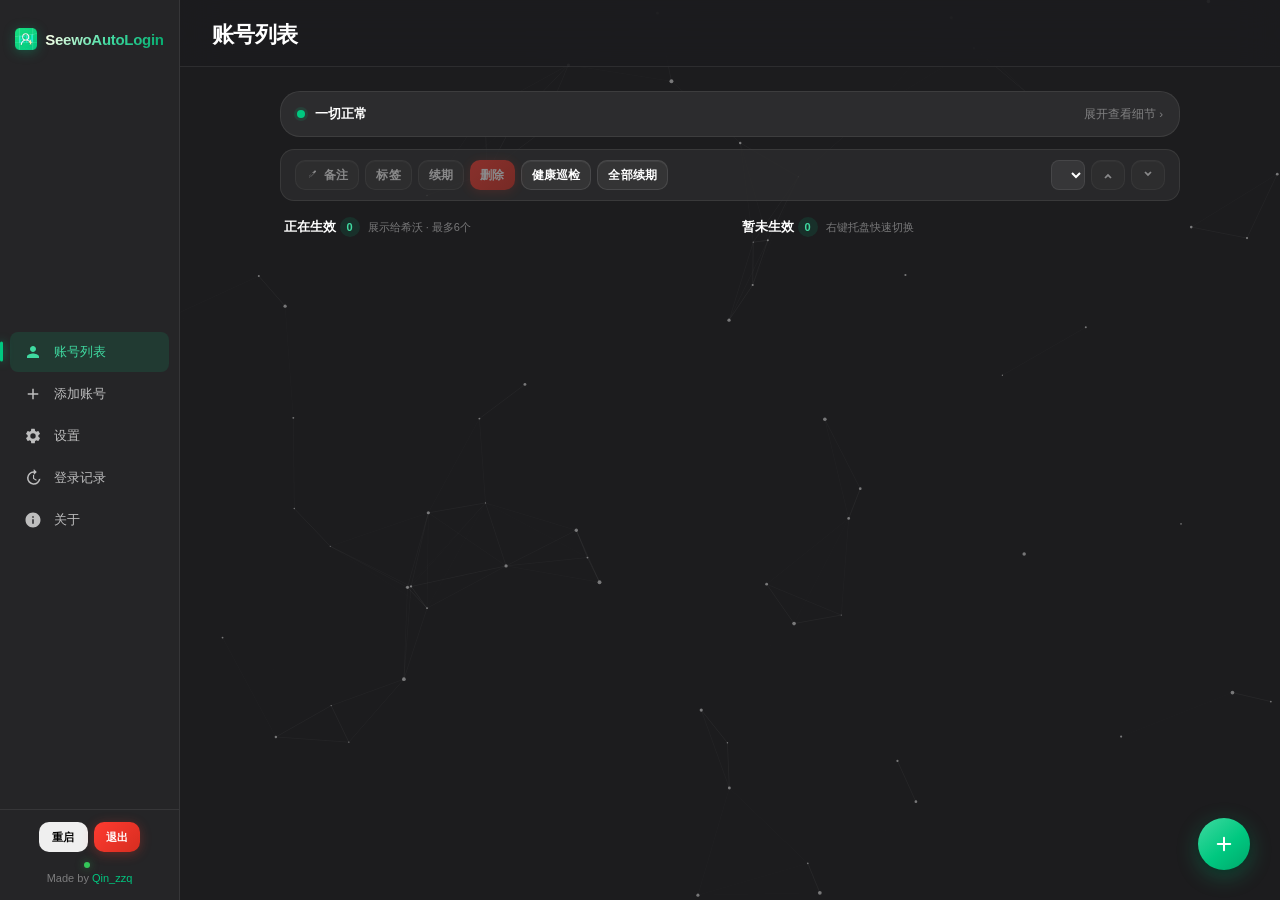
==== frontend/index.html @ 6a7d4a3e "feat(settings/tray/backup): 设置页分类+搜索、备份弹窗与保留策略、托盘健康文案与黄点 - 设置页改成左侧类目（常规/外观/安全/更新/数据/高级）+ 右侧内容，顶部加搜索框" ====
<!DOCTYPE html>
<html lang="zh-CN">
<head>
<meta charset="UTF-8">
<meta name="viewport" content="width=device-width,initial-scale=1.0">
<title>SeewoAutoLogin</title>
<link rel="stylesheet" href="styles.css">
</head>
<body>
<svg width="0" height="0" style="position:absolute" aria-hidden="true">
  <defs>
    <linearGradient id="brandGrad" x1="0" y1="0" x2="0.3" y2="1">
      <stop offset="0" stop-color="#5AB0FF"/>
      <stop offset="1" stop-color="#0A5FD8"/>
    </linearGradient>
  </defs>
  <symbol id="brandMark" viewBox="0 0 24 24">
    <image href="assets/app-icon.png" x="0" y="0" width="24" height="24"/>
  </symbol>
</svg>
<div id="app">
  <aside id="sidebar">
    <div class="brand">
      <svg class="brand-mark" width="22" height="22" aria-hidden="true"><use href="#brandMark"/></svg>
      <span class="brand-text">SeewoAutoLogin</span>
    </div>
    <nav>
      <div class="nav-hover" id="navHover"></div>
      <div class="nav-indicator" id="navIndicator"></div>
      <div class="nav-item active" data-page="accounts" onclick="navigate('accounts')">
        <svg width="18" height="18" viewBox="0 0 24 24" fill="currentColor"><path d="M12 12c2.21 0 4-1.79 4-4s-1.79-4-4-4-4 1.79-4 4 1.79 4 4 4zm0 2c-2.67 0-8 1.34-8 4v2h16v-2c0-2.66-5.33-4-8-4z"/></svg>
        <span data-i18n="accounts.sidebar">账号列表</span>
      </div>
      <div class="nav-item" id="navAdd" data-page="add" onclick="navigate('add')">
        <svg width="18" height="18" viewBox="0 0 24 24" fill="currentColor"><path d="M19 13h-6v6h-2v-6H5v-2h6V5h2v6h6v2z"/></svg>
        <span data-i18n="add.navAdd">添加账号</span>
      </div>
      <div class="nav-item" data-page="settings" onclick="navigate('settings')">
        <svg width="18" height="18" viewBox="0 0 24 24" fill="currentColor"><path d="M19.14 12.94c.04-.3.06-.61.06-.94 0-.32-.02-.64-.07-.94l2.03-1.58a.49.49 0 0 0 .12-.61l-1.92-3.32a.488.488 0 0 0-.59-.22l-2.39.96c-.5-.38-1.03-.7-1.62-.94L14.4 2.81a.488.488 0 0 0-.48-.41h-3.84c-.24 0-.43.17-.47.41l-.36 2.54c-.59.24-1.13.57-1.62.94l-2.39-.96c-.22-.08-.47 0-.59.22L2.74 8.87c-.12.21-.08.47.12.61l2.03 1.58c-.05.3-.07.63-.07.94s.02.64.07.94l-2.03 1.58a.49.49 0 0 0-.12.61l1.92 3.32c.12.22.37.29.59.22l2.39-.96c.5.38 1.03.7 1.62.94l.36 2.54c.05.24.24.41.48.41h3.84c.24 0 .44-.17.47-.41l.36-2.54c.59-.24 1.13-.56 1.62-.94l2.39.96c.22.08.47 0 .59-.22l1.92-3.32c.12-.22.07-.47-.12-.61l-2.01-1.58zM12 15.6A3.6 3.6 0 1 1 12 8.4a3.6 3.6 0 0 1 0 7.2z"/></svg>
        <span data-i18n="settings.sidebar">设置</span>
      </div>
      <div class="nav-item" data-page="history" onclick="navigate('history')">
        <svg width="18" height="18" viewBox="0 0 24 24" fill="currentColor"><path d="M13 3a9 9 0 1 0 8.94 10.06l-2.02.3A7 7 0 1 1 13 5v3l4-4-4-4v3zm-1 5v5l4.28 2.54.72-1.21-3.5-2.08V8H12z"/></svg>
        <span data-i18n="history.sidebar">登录记录</span>
      </div>
      <div class="nav-item" data-page="about" onclick="navigate('about')">
        <svg width="18" height="18" viewBox="0 0 24 24" fill="currentColor"><path d="M12 2C6.48 2 2 6.48 2 12s4.48 10 10 10 10-4.48 10-10S17.52 2 12 2zm1 15h-2v-6h2v6zm0-8h-2V7h2v2z"/></svg>
        <span data-i18n="about.sidebar">关于</span>
      </div>
    </nav>
    <div class="sidebar-footer">
      <div class="footer-actions">
        <button class="btn btn-small" onclick="send({type:'restart'})" data-i18n="app.sidebar">重启</button>
        <button class="btn btn-small btn-danger" onclick="send({type:'exit'})" data-i18n="app.sidebar-2">退出</button>
      </div>
      <div class="status-row">
        <span class="status-dot" id="statusDot"></span>
        <span class="status-text" id="accountCountText"></span>
      </div>
      <div class="update-badge" id="updateBadge" style="display:none" onclick="navigate('about')"></div>
      <div class="made-by">Made by <a class="author-link" id="madeByLink" role="link" tabindex="0">Qin_zzq</a></div>
    </div>
  </aside>
  <main id="main">
    <header id="pageHeader">
      <h1 id="pageTitle" data-i18n="app.pageTitle">账号列表</h1>
    </header>
    <div id="content">

      <!-- ===== ACCOUNTS PAGE (two-column) ===== -->
      <div id="page-accounts" class="page active">
        <div style="max-width:900px;margin:0 auto">
          <!-- 健康条：默认只给一句人话，异常时才展开细节 -->
          <div class="health-bar" id="healthBar">
            <span class="health-dot" id="healthDot"></span>
            <b id="healthText" data-i18n="accounts.healthText">正在检测…</b>
            <span class="health-hint" id="healthHint" data-i18n="accounts.healthHint">展开查看细节 ›</span>
          </div>
          <!-- Self-Check Bar -->
          <div class="selfcheck-bar" id="selfcheckBar">
            <div class="selfcheck-items" id="selfcheckItems">
              <span class="selfcheck-item" id="sc-gateway"><i class="sc-dot"></i><span class="sc-label" data-i18n="accounts.sc-gateway">SSO 网关</span><span class="sc-sub" data-i18n="accounts.sc-gateway-2">检测中…</span></span>
              <span class="selfcheck-item" id="sc-hosts"><i class="sc-dot"></i><span class="sc-label" data-i18n="accounts.sc-hosts">hosts 映射</span><span class="sc-sub" data-i18n="accounts.sc-hosts-2">检测中…</span></span>
              <span class="selfcheck-item" id="sc-admin"><i class="sc-dot"></i><span class="sc-label" data-i18n="accounts.sc-admin">管理员权限</span><span class="sc-sub" data-i18n="accounts.sc-admin-2">检测中…</span></span>
              <span class="selfcheck-item" id="sc-seewo"><i class="sc-dot"></i><span class="sc-label" data-i18n="accounts.sc-seewo">希沃进程</span><span class="sc-sub" data-i18n="accounts.sc-seewo-2">检测中…</span></span>
            </div>
            <span class="selfcheck-summary" id="healthSummary"></span>
            <span class="selfcheck-spacer"></span>
            <button class="btn btn-secondary btn-small" id="repairBtn" title="尝试修复 SSO 网关与 hosts 映射" data-i18n-title="accounts.repairBtn.title" data-i18n="accounts.repairBtn">一键修复</button>
          </div>
          <!-- Action Bar -->
          <div class="action-bar">
            <button class="btn btn-secondary action-btn" id="actEditName" disabled onclick="actEditName()">
              <svg width="12" height="12" viewBox="0 0 20 20" fill="currentColor"><path d="M15.53 2.47a.75.75 0 0 0-1.06 0l-8.47 8.47-.71 2.83 2.83-.71 8.47-8.47a.75.75 0 0 0 0-1.06l-1.06-1.06zM10.94 5L13 7.06 6.06 14l-.71.71.71-2.83L10.94 5z"/></svg><span data-i18n="accounts.actEditName">
              备注
            </span></button>
            <button class="btn btn-secondary action-btn" id="actEditTags" disabled title="修改选中账号的标签（逗号分隔，可用于分组筛选）" data-i18n-title="accounts.actEditTags.title" onclick="actEditTags()" data-i18n="accounts.actEditTags">标签</button>
            <button class="btn btn-secondary action-btn" id="actRenew" disabled title="用保存的凭据立刻为选中账号续期一次" data-i18n-title="accounts.actRenew.title" onclick="actRenew()" data-i18n="accounts.actRenew">续期</button>
            <button class="btn btn-danger action-btn" id="actDelete" disabled onclick="actDelete()" data-i18n="accounts.actDelete">删除</button>
            <button class="btn btn-secondary action-btn" id="actHealthCheck" title="检测每个账号的登录态是否仍然有效" data-i18n-title="accounts.actHealthCheck.title" data-i18n="accounts.actHealthCheck">健康巡检</button>
            <button class="btn btn-secondary action-btn" id="actRenewAll" title="用保存的凭据立刻把所有账号续期一遍" data-i18n-title="accounts.actRenewAll.title" data-i18n="accounts.actRenewAll">全部续期</button>
            <span style="flex:1"></span>
            <!-- 标签筛选：只影响列表显示，不会改动账号在生效区的真实顺序 -->
            <span class="tag-filter" id="tagFilterWrap">
              <select id="tagFilter" class="tag-filter-select" title="按标签筛选显示的账号" data-i18n-title="accounts.tagFilter.title"></select>
              <button class="tag-filter-clear" id="tagFilterClear" type="button" title="清除筛选" data-i18n-title="accounts.tagFilterClear.title" aria-label="清除筛选" data-i18n-aria-label="accounts.tagFilterClear.aria-label" style="display:none">×</button>
            </span>
            <button class="btn btn-secondary action-btn" id="actMoveUp" disabled title="上移" data-i18n-title="accounts.actMoveUp.title">
              <svg width="12" height="12" viewBox="0 0 10 10" fill="currentColor"><path d="M2 7l3-3 3 3-1 1-2-2-2 2-1-1z"/></svg>
            </button>
            <button class="btn btn-secondary action-btn" id="actMoveDown" disabled title="下移" data-i18n-title="accounts.actMoveDown.title">
              <svg width="12" height="12" viewBox="0 0 10 10" fill="currentColor"><path d="M8 3l-3 3-3-3 1-1 2 2 2-2 1 1z"/></svg>
            </button>
          </div>
          <!-- 筛选状态：明确当前筛的是哪个标签，并给一键清除入口 -->
          <div class="tag-filter-hint" id="tagFilterHint" style="display:none"></div>
          <!-- Two-Column Layout -->
          <div class="accounts-columns">
            <div class="column active-col">
              <div class="column-header">
                <span><span data-i18n="accounts.page-accounts">正在生效 </span><span class="badge-num" id="activeCount">0</span></span>
                <span class="column-sub" id="activeLimitHint" data-i18n="accounts.activeLimitHint">展示给希沃 · 最多6个</span>
              </div>
              <div id="activeList" class="column-list"></div>
            </div>
            <div class="column inactive-col">
              <div class="column-header">
                <span><span data-i18n="accounts.page-accounts-2">暂未生效 </span><span class="badge-num" id="inactiveCount">0</span></span>
                <span class="column-sub" data-i18n="accounts.page-accounts-3">右键托盘快速切换</span>
              </div>
              <div id="inactiveList" class="column-list"></div>
            </div>
          </div>
          <div id="emptyState" style="display:none;text-align:center;padding:40px 0">
            <div class="empty-icon">
              <svg width="48" height="48" viewBox="0 0 24 24" fill="#525252"><path d="M12 12c2.21 0 4-1.79 4-4s-1.79-4-4-4-4 1.79-4 4 1.79 4 4 4zm0 2c-2.67 0-8 1.34-8 4v2h16v-2c0-2.66-5.33-4-8-4z"/></svg>
            </div>
            <div class="empty-text" style="margin-top:10px" data-i18n="accounts.emptyState">暂无账号</div>
          </div>
        </div>

      </div>

      <!-- ===== ADD ACCOUNT PAGE：双圆钮 + 展开 ===== -->
      <div id="page-add" class="page">
        <div class="addwrap" id="addwrap">

          <!-- 左：账号密码 -->
          <div class="side" id="sidePw">
            <div class="circle" id="cirPw">
              <svg viewBox="0 0 24 24"><path d="M12 12a4 4 0 100-8 4 4 0 000 8zm0 2c-2.7 0-8 1.3-8 4v2h16v-2c0-2.7-5.3-4-8-4z"/></svg>
            </div>
            <div class="lbl"><span data-i18n="add.sidePw">账号密码</span><span class="side-tag" data-i18n="add.sidePw-2">推荐</span>
              <small><span data-i18n="add.sidePw-3">密码存在本机，凭据过期时会自动重新登录</span><br><span class="note-good" data-i18n="add.sidePw-4">不受关机时间影响</span></small>
            </div>
            <div class="panel">
              <div class="form-group"><label data-i18n="add.sidePw-5">显示名称</label><input type="text" id="displayNameInput" class="input" placeholder="可选" data-i18n-placeholder="app.text.placeholder"></div>
              <div class="form-group"><label data-i18n="add.sidePw-6">手机号 / 用户名</label><input type="text" id="usernameInput" class="input" placeholder="必填" data-i18n-placeholder="app.text.placeholder-2"></div>
              <div class="form-group"><label data-i18n="add.sidePw-7">密码</label><input type="password" id="passwordInput" class="input" placeholder="必填" data-i18n-placeholder="app.text.placeholder-3"></div>
              <div id="loginStatus" class="status-msg" style="margin-top:0"></div>
              <button class="btn btn-primary" onclick="handleLogin()" style="width:100%;height:40px" data-i18n="add.sidePw-8">登录并保存</button>
              <div class="fold" id="foldBatch">
                <button class="btn btn-secondary" style="width:100%;height:38px" data-i18n="add.foldBatch">批量导入</button>
                <div class="foldbody">
                  <div class="batch-import" id="batchImportSection">
                    <textarea id="batchImportText" class="input batch-textarea" rows="6" spellcheck="false" placeholder="每行一个账号，格式：账号,密码,备注" data-i18n-placeholder="add.batchImportText.placeholder"></textarea>
                    <div class="batch-import-actions">
                      <button class="btn btn-primary" id="batchImportBtn" data-i18n="add.batchImportBtn">批量导入</button>
                      <button class="btn btn-secondary" id="importCsvBtn" title="从 CSV 文件导入，自动识别 UTF-8 / GBK 编码" data-i18n-title="add.importCsvBtn.title" data-i18n="add.importCsvBtn">选择 CSV 文件导入</button>
                    </div>
                    <div class="batch-import-hint" data-i18n="add.batchImportSection">CSV 字段顺序为「账号,密码,备注」，备注可省略；带表头的文件会自动跳过第一行。用户名相同的账号会被更新，不会重复添加。</div>
                    <div id="batchImportResult" class="batch-result"></div>
                  </div>
                </div>
              </div>
            </div>
          </div>

          <!-- 右：扫码登录 -->
          <div class="side" id="sideQr">
            <div class="circle" id="cirQr">
              <svg viewBox="0 0 24 24"><path d="M3 7V5a2 2 0 012-2h2M17 3h2a2 2 0 012 2v2M21 17v2a2 2 0 01-2 2h-2M7 21H5a2 2 0 01-2-2v-2M12 12h.01"/></svg>
            </div>
            <div class="lbl"><span data-i18n="add.sideQr">扫码登录
              </span><small><span data-i18n="add.sideQr-2">用希沃 App 扫一下就好，不用记密码</span><br><span class="note-warn" data-i18n="add.sideQr-3">但凭据长时间不开程序可能失效</span></small>
            </div>
            <div class="panel">
              <div class="qrmini">
                <div class="qrcol">
                  <div class="qrframe" id="qrframe">
                    <img id="qrImage" class="qrpat" width="200" height="200" style="display:none">
                    <div class="qrph" id="qrPlaceholder"></div>
                    <div class="qrmask" id="qrmask"><button class="startbtn" id="startQrBtn" data-i18n="add.startQrBtn">开始扫码</button></div>
                    <div class="qrspin" id="qrspin" style="display:none"><div class="spin"></div></div>
                    <div class="qrtick2" id="qrtick2"><svg viewBox="0 0 72 72"><circle cx="36" cy="36" r="26"/><path d="M24 37l9 9 17-19"/></svg></div>
                  </div>
                  <div id="qrStatus" class="qr-status"></div>
                  <div id="qrCountdown" class="qr-countdown"></div>
                </div>
                <div class="qrside">
                  <div class="step"><div class="n">1</div><div class="t"><b data-i18n="add.sideQr-4">打开希沃 App</b><span data-i18n="add.sideQr-5">在手机上找到「扫一扫」</span></div></div>
                  <div class="step"><div class="n">2</div><div class="t"><b data-i18n="add.sideQr-6">扫描左侧二维码</b><span data-i18n="add.sideQr-7">二维码 120 秒后自动刷新</span></div></div>
                  <div class="step"><div class="n">3</div><div class="t"><b data-i18n="add.sideQr-8">在手机上确认登录</b><span data-i18n="add.sideQr-9">确认后这里会自动跳转</span></div></div>
                  <div style="display:flex;gap:8px;margin-top:14px">
                    <button id="refreshQrBtn" class="btn btn-secondary" style="display:none" data-i18n="add.refreshQrBtn">刷新</button>
                    <button id="cancelQrBtn" class="btn btn-secondary" style="display:none" onclick="send({type:'cancel-qr'})" data-i18n="add.cancelQrBtn">取消</button>
                  </div>
                </div>
              </div>
              <div class="qr-note">
                <div class="qr-note-row">
                  <span class="qr-note-label" data-i18n="add.qrTipLabel">提示</span>
                  <span><span data-i18n="add.qrTipPrefix">扫码登录的账号总是过期？试试</span><a class="inline-link" id="qrTipSwitch" role="link" tabindex="0" data-i18n="add.qrTipAction">密码登录</a><span data-i18n="add.qrTipSuffix">！</span></span>
                </div>
              </div>
            </div>
          </div>

        </div>
      </div>

      <!-- ===== SETTINGS PAGE ===== -->
      <div id="page-settings" class="page">
        <div class="settings-layout">
          <aside class="settings-nav">
            <input id="settingsSearch" class="input settings-search" placeholder="搜索设置…" data-i18n-placeholder="settings.search">
            <div class="settings-nav-item active" data-group="general"><span data-i18n="settings.tab.general">常规</span></div>
            <div class="settings-nav-item" data-group="appearance"><span data-i18n="settings.tab.appearance">外观</span></div>
            <div class="settings-nav-item" data-group="security"><span data-i18n="settings.tab.security">安全</span></div>
            <div class="settings-nav-item" data-group="update"><span data-i18n="settings.tab.update">更新</span></div>
            <div class="settings-nav-item" data-group="data"><span data-i18n="settings.tab.data">数据</span></div>
            <div class="settings-nav-item" data-group="advanced"><span data-i18n="settings.tab.advanced">高级</span></div>
          </aside>
          <div class="settings-pane" id="settingsPane">
        <!-- 1 启动与运行 -->
        <div class="card" data-group="general">
          <h2 class="card-title" data-i18n="settings.page-settings">启动与运行</h2>
          <div class="card-desc" data-i18n="settings.page-settings-2">程序怎么启动、窗口怎么显示</div>
          <label class="checkbox-row"><input type="checkbox" id="autoStartCheck"><span data-i18n="settings.page-settings-3">开机自启</span></label>
          <label class="checkbox-row"><input type="checkbox" id="minimizeToTrayCheck"><span data-i18n="settings.page-settings-4">关闭时最小化到托盘</span></label>
          <label class="checkbox-row"><input type="checkbox" id="startMinimizedCheck"><span data-i18n="settings.page-settings-5">启动时不显示主界面</span></label>
          <label class="checkbox-row"><input type="checkbox" id="restoreHostsOnExitCheck"><span data-i18n="settings.page-settings-6">退出时恢复 hosts 映射</span></label>
          <label class="checkbox-row"><input type="checkbox" id="autoRepairCheck"><span data-i18n="settings.page-settings-7">自动修复</span></label>
          <div style="font-size:12px;color:#d7d7d7;margin:4px 0 10px 0" data-i18n="settings.page-settings-8">开启后程序启动与运行期间定时自检：hosts 缺失自动重建、网关异常自动重启、端口被 EasiAgent 占用时自动接管、开自启缺失自动重建，无需打开主界面。</div>
          <div style="font-size:12px;color:#d7d7d7;margin:4px 0 10px 0" data-i18n="settings.page-settings-9">开启后每次退出都会删除本程序写入的 local.id.seewo.com 映射，避免残留；下次启动会自动重新写入（需要管理员权限时可能失败）。</div>
          <hr class="divider">
          <label class="checkbox-row"><input type="checkbox" id="rotationEnabledCheck"><span data-i18n="settings.page-settings-10">启用用户列表轮换</span></label>
          <div style="display:flex;align-items:center;gap:8px;margin-top:10px">
            <span style="color:#d7d7d7;font-size:13px" data-i18n="settings.page-settings-11">每组用户数：</span>
            <select id="rotationGroupSize" class="input" style="width:80px"><option value="4">4</option><option value="6">6</option></select>
          </div>
        </div>
        <!-- 2 外观与显示 -->
        <div class="card" data-group="appearance">
          <h2 class="card-title" data-i18n="settings.page-settings-12">外观与显示</h2>
          <div class="card-desc" data-i18n="settings.page-settings-13">希沃界面上的提示与动效</div>
          <label class="checkbox-row"><input type="checkbox" id="autoShowOverlayCheck"><span data-i18n="settings.page-settings-14">希沃打开但未登录时自动显示切换遮罩</span></label>
          <div style="font-size:12px;color:#d7d7d7;margin:4px 0 10px 0" data-i18n="settings.page-settings-15">关闭后仅在托盘菜单「显示遮罩」手动触发</div>
          <label class="checkbox-row"><input type="checkbox" id="particleToggle" checked><span data-i18n="settings.page-settings-16">粒子背景</span></label>
          <label class="checkbox-row"><input type="checkbox" id="perfModeCheck"><span data-i18n="settings.page-settings-17">性能模式</span></label>
          <div style="font-size:12px;color:#d7d7d7;margin:4px 0 10px 0" data-i18n="settings.page-settings-18">开启后关掉耗性能的界面动效：粒子背景、毛玻璃、开场动画、卡片入场与页面切换过渡、提醒的滑入滑出等，界面改为「直接出现」。适合教室一体机或较老的机器；不影响任何功能，只是少一些观感。</div>
          <div style="display:flex;gap:8px;margin-top:10px">
            <button class="btn btn-secondary" onclick="send({type:'toggle-overlay'})" data-i18n="settings.page-settings-19">显示切换遮罩</button>
          </div>
        </div>
        <!-- 3 安全 -->
        <div class="card" data-group="security">
          <h2 class="card-title" data-i18n="settings.page-settings-20">安全</h2>
          <div class="card-desc" data-i18n="settings.page-settings-21">一台设备多人使用时，避免别人点开你的账号</div>
          <label class="checkbox-row"><input type="checkbox" id="usePasswordCheck"><span data-i18n="settings.page-settings-22">使用密码保护应用设置</span></label>
          <div id="passwordPanel" style="display:none;margin-top:10px">
            <div style="display:flex;gap:8px">
              <input type="password" id="newPasswordInput" class="input" style="width:200px" placeholder="新密码" data-i18n-placeholder="app.text.placeholder-4">
              <button class="btn btn-secondary" onclick="setPassword()" data-i18n="settings.passwordPanel">设置密码</button>
              <button class="btn btn-secondary" onclick="clearPassword()" data-i18n="settings.passwordPanel-2">清除密码</button>
            </div>
            <div id="passwordStatus" style="font-size:12px;margin-top:8px;color:#d7d7d7"></div>
          </div>
          <hr class="divider">
          <label class="checkbox-row"><input type="checkbox" id="useSwitchPinCheck"><span data-i18n="settings.page-settings-23">切换账号前需要输入口令</span></label>
          <div id="switchPinPanel" style="display:none;margin-top:10px">
            <div style="display:flex;gap:8px;flex-wrap:wrap">
              <input type="password" id="newSwitchPinInput" class="input" style="width:200px" placeholder="新口令（至少 4 位）" data-i18n-placeholder="app.text.placeholder-5">
              <button class="btn btn-secondary" onclick="setSwitchPin()" data-i18n="settings.switchPinPanel">设置口令</button>
              <button class="btn btn-secondary" onclick="clearSwitchPin()" data-i18n="settings.switchPinPanel-2">清除口令</button>
            </div>
            <div id="switchPinStatus" style="font-size:12px;margin-top:8px;color:#d7d7d7"></div>
          </div>
        </div>
        <!-- 4 更新 -->
        <div class="card" data-group="update">
          <h2 class="card-title" data-i18n="settings.page-settings-24">更新</h2>
          <div class="card-desc" data-i18n="settings.page-settings-25">新版本怎么检查和安装</div>
          <label class="checkbox-row"><input type="checkbox" id="autoCheckUpdateCheck"><span data-i18n="settings.page-settings-26">启动时自动检查更新</span></label>
          <div style="font-size:12px;color:#d7d7d7;margin:4px 0 10px 0" data-i18n="settings.page-settings-27">默认使用 GitHub 官方接口（api.github.com），失败时回退 jsDelivr 只读取版本号；下载地址会自动择优。</div>
          <label class="checkbox-row"><input type="checkbox" id="autoInstallUpdateSettingsCheck" checked><span data-i18n="settings.page-settings-28">后台静默更新</span></label>
          <div style="font-size:12px;color:#d7d7d7;margin:4px 0 10px 0" data-i18n="settings.page-settings-29">开启后：发现新版本会后台自动下载，校验通过即静默安装并自动重启回托盘；更新后自动接管希沃快捷登录，不弹安装向导。</div>
          <div style="display:flex;flex-wrap:wrap;gap:8px">
            <button class="btn btn-secondary" onclick="checkUpdate()" data-i18n="settings.page-settings-30">立即检查更新</button>
            <button class="btn btn-secondary" onclick="send({type:'open-update-page', url:''})" data-i18n="settings.page-settings-31">打开发布页</button>
          </div>
          <div id="settingsUpdateStatus" class="update-status"></div>
        </div>
        <!-- 5 数据与迁移 -->
        <div class="card" data-group="data">
          <h2 class="card-title" data-i18n="settings.page-settings-32">数据与迁移</h2>
          <div class="card-desc" data-i18n="settings.page-settings-33">换电脑、备份，或者从旧机器搬过来</div>
          <div style="display:flex;flex-wrap:wrap;gap:8px">
            <button class="btn btn-secondary" onclick="send({type:'export-config'})" data-i18n="settings.page-settings-34">导出配置</button>
            <button class="btn btn-secondary" onclick="send({type:'import-config'})" data-i18n="settings.page-settings-35">导入配置</button>
            <button class="btn btn-secondary" onclick="send({type:'export-accounts'})" data-i18n="settings.page-settings-36">导出账号（加密）</button>
            <button class="btn btn-secondary" onclick="send({type:'import-accounts'})" data-i18n="settings.page-settings-37">导入账号</button>
          </div>
          <div style="font-size:12px;color:#d7d7d7;margin-top:10px" data-i18n="settings.page-settings-38">卸载或迁移前请运行卸载程序，避免残留 hosts 映射与开机自启任务。</div>
          <hr class="divider">
          <div style="font-size:12px;color:#d7d7d7;margin:4px 0 10px 0" data-i18n="settings.page-settings-39">查看应用保存的配置备份，可恢复到指定时间点（恢复会覆盖当前配置）</div>
          <button class="btn btn-secondary" id="listBackupsBtn" data-i18n="settings.listBackupsBtn">查看备份</button>
          <div id="backupList" class="backup-list"></div>
        </div>
        <!-- 6 维护与诊断 -->
        <div class="card" data-group="advanced">
          <h2 class="card-title" data-i18n="settings.page-settings-40">维护与诊断</h2>
          <div class="card-desc" data-i18n="settings.page-settings-41">出问题时把现场留给我，或者重看一遍教程</div>
          <p style="color:#d7d7d7;font-size:12px;margin:0 0 12px 0" data-i18n="settings.page-settings-42">第一次用？30 秒看完教程就知道账号怎么加、希沃那边会变成什么样。教程可以随时重看。</p>
          <div style="display:flex;flex-wrap:wrap;gap:8px">
            <button class="btn btn-secondary" id="startTourBtn" data-i18n="settings.startTourBtn">显示使用教程</button>
            <button class="btn btn-secondary" id="exportDiagnosticsBtn" onclick="send({type:'export-diagnostics'});var s=document.getElementById('diagnosticsStatus');if(s)s.textContent='正在收集…'" data-i18n="settings.exportDiagnosticsBtn">导出诊断包</button>
            <button class="btn btn-secondary" onclick="send({type:'export-logs-to-desktop'});var s=document.getElementById('diagnosticsStatus');if(s)s.textContent='正在整合日志…'" data-i18n="settings.page-settings-43">导出日志到桌面</button>
            <button class="btn btn-secondary" onclick="send({type:'open-log-viewer'})" data-i18n="settings.page-settings-44">查看日志</button>
            <button class="btn btn-secondary" onclick="send({type:'open-diagnostic'})" data-i18n="settings.page-settings-45">一键诊断</button>
          </div>
          <div id="diagnosticsStatus" style="font-size:12px;margin-top:10px;color:var(--text-tertiary);line-height:1.6"></div>
          <div id="credentialLifetime" style="display:none;font-size:12px;margin-top:12px;color:var(--text-tertiary);line-height:1.6"></div>
        </div>
        <!-- 7 危险操作 -->
        <div class="card card-danger">
          <h2 class="card-title" data-i18n="settings.page-settings-46">危险操作</h2>
          <div class="card-desc" data-i18n="settings.page-settings-47">不可撤销，请确认后再执行</div>
          <div style="display:flex;flex-wrap:wrap;gap:8px;align-items:center">
            <button class="btn btn-danger" id="factoryResetBtn" data-i18n="settings.factoryResetBtn">恢复出厂设置</button>
            <span style="font-size:12px;color:#d7d7d7" data-i18n="settings.page-settings-48">会清空所有账号、扫码凭据与全部设置</span>
          </div>
          <div id="factoryResetStatus" style="font-size:12px;margin-top:10px;color:var(--text-tertiary);line-height:1.6"></div>
        </div>
        <!-- 8 调试 -->
        <div class="card" data-group="advanced">
          <h2 class="card-title" data-i18n="settings.page-settings-49">调试</h2>
          <div class="card-desc" data-i18n="settings.page-settings-50">排查问题时用，平时可以不管</div>
          <div style="display:flex;flex-wrap:wrap;gap:8px">
            <button class="btn btn-secondary" onclick="send({type:'refresh-debug'})" data-i18n="settings.page-settings-51">刷新希沃状态</button>
            <button class="btn btn-secondary" onclick="debugUpgradeNotice()" title="预览「升级完成」提醒的样子与动效，只显示一次，不影响更新状态" data-i18n-title="settings.page-settings.title" data-i18n="settings.page-settings-52">显示升级提醒</button>
            <button class="btn btn-secondary" onclick="debugDesktopNotice()" title="预览桌面级提醒窗口（独立于主界面，托盘常驻时也会出现）" data-i18n-title="settings.page-settings.title-2" data-i18n="settings.page-settings-53">桌面提醒预览</button>
          </div>
          <div style="font-size:12px;color:#d7d7d7;margin:10px 0 0 0" data-i18n="settings.page-settings-54">「显示升级提醒」只是预览：它会用当前记录的版本信息弹一次右下角提醒，不会改动任何更新状态。真实的提醒只在后台自动更新完成后的第一次打开主界面时出现。</div>
          <div id="debugInfo" style="margin-top:10px;font-size:12px;color:var(--text-tertiary);line-height:1.6">
            <div><span data-i18n="settings.debugInfo">希沃状态: </span><span id="seewoStatus" data-i18n="settings.seewoStatus">检测中...</span></div>
          </div>
        </div>
          </div>
        </div>
      </div>

      <!-- ===== HISTORY PAGE ===== -->
      <div id="page-history" class="page">
        <div class="card" style="max-width:820px;margin:0 auto">
          <h2 class="card-title" data-i18n="history.page-history">登录记录</h2>
          <div class="card-desc" data-i18n="history.page-history-2">哪个账号、什么时候登录过、是谁触发的、成功还是失败</div>
          <div style="display:flex;flex-wrap:wrap;gap:8px;align-items:center">
            <select id="loginHistoryAccount" class="input" style="max-width:220px;margin:0"><option value="" data-i18n="history.loginHistoryAccount">全部账号</option></select>
            <select id="loginHistorySource" class="input" style="max-width:150px;margin:0">
              <option value="" data-i18n="history.loginHistorySource">全部来源</option>
              <option value="failed" data-i18n="history.loginHistorySource-2">只看失败</option>
              <option value="seewo" data-i18n="history.loginHistorySource-3">希沃登录</option>
              <option value="keepalive" data-i18n="history.loginHistorySource-4">自动续期</option>
              <option value="password" data-i18n="history.loginHistorySource-5">密码登录</option>
              <option value="qr" data-i18n="history.loginHistorySource-6">扫码登录</option>
              <option value="new-account" data-i18n="history.loginHistorySource-7">新建账号</option>
            </select>
            <button class="btn btn-secondary" id="loginHistoryRefresh" data-i18n="history.loginHistoryRefresh">刷新</button>
            <button class="btn btn-secondary" id="loginHistoryClear" data-i18n="history.loginHistoryClear">清空记录</button>
          </div>
          <div id="loginHistoryList" class="login-history"><div class="backup-empty" data-i18n="history.loginHistoryList">加载中…</div></div>
        </div>
      </div>

      <!-- ===== ABOUT PAGE ===== -->
      <div id="page-about" class="page">
        <div class="card" style="max-width:480px;margin:0 auto;text-align:center">
          <svg width="58" height="58" viewBox="0 0 24 24" aria-hidden="true"><use href="#brandMark"/></svg>
          <h1 class="gradient-title" style="font-size:22px;font-weight:bold;margin:10px 0 0 0">Seewo Autologin</h1>
          <p style="color:#d7d7d7;font-size:13px;margin:6px 0 0 0" data-i18n="about.page-about">希沃白板 SSO 快捷登录服务</p>
          <hr class="divider" style="margin:20px 0">
          <p style="font-size:12px;color:#d7d7d7;margin:4px 0"><span data-i18n="about.page-about-2">版本: </span><span id="appVersion">-</span></p>
          <p class="credit-dim" data-i18n="about.page-about-3">灵感提供：CJKmkp</p>
          <p style="font-size:12px;color:#d7d7d7;margin:4px 0"><span data-i18n="about.page-about-4">作者：</span><a class="author-link" id="authorLink" role="link" tabindex="0">Qin_zzq</a></p>
          <hr class="divider" style="margin:20px 0">
          <div style="display:flex;gap:8px;justify-content:center;flex-wrap:wrap">
            <button class="btn btn-secondary" id="checkUpdateBtn" onclick="checkUpdate()" data-i18n="about.checkUpdateBtn">检查更新</button>
            <button class="btn btn-secondary" id="openRepoBtn" data-i18n="about.openRepoBtn">GitHub 仓库</button>
          <button class="btn btn-secondary" id="openSiteBtn" data-i18n="about.openSiteBtn">项目主页</button>
            <button class="btn btn-primary" id="downloadUpdateBtn" style="display:none" onclick="openUpdatePage()" data-i18n="about.downloadUpdateBtn">下载新版本</button>
            <button class="btn btn-secondary" id="cancelDownloadBtn" style="display:none" data-i18n="about.cancelDownloadBtn">取消下载</button>
          </div>
          <div id="updateStatus" class="update-status"></div>
          <!-- 下载进度条：前台下载与后台静默下载共用同一条 -->
          <div id="updateProgressWrap" class="update-progress" style="display:none"><div id="updateProgressBar"></div></div>
          <!-- 下载完成后的静默升级开关：与「设置 → 更新」里的同名开关共用同一份配置 -->
          <label class="checkbox-row" style="justify-content:center;margin:12px 0 0 0">
            <input type="checkbox" id="autoInstallUpdateCheck" checked>
            <span data-i18n="about.page-about-5">后台静默更新</span>
          </label>
          <div style="font-size:12px;color:#d7d7d7;margin:6px 0 0 0" data-i18n="about.page-about-6">发现新版本会自动后台下载并静默安装，完成后自动重启回托盘；关闭后需手动下载安装</div>
          <p class="terms-note"><span data-i18n="about.page-about-7">当您使用此软件时，则默认您已经阅读并同意 </span><a id="termsLink" role="link" tabindex="0" data-i18n="about.termsLink">《用户协议》</a></p>
        </div>
      </div>
    </div>
  </main>
</div>

        <!-- 新增账号：蓝色加号悬浮按钮 + 二级菜单 -->
        <div class="fab-group" id="fabGroup">
          <div class="fab-menu" id="fabMenu" style="display:none">
            <button class="fab-item" onclick="navigateToAdd()" title="用账号密码登录并保存" data-i18n-title="app.fabMenu.title">
              <span class="fab-item-text">
                <b data-i18n="app.fabMenu">密码添加</b>
                <i data-i18n="app.fabMenu-2">账号密码登录</i>
              </span>
              <span class="fab-item-icon">
                <svg width="17" height="17" viewBox="0 0 24 24" fill="none" stroke="currentColor" stroke-width="1.7" stroke-linecap="round" stroke-linejoin="round">
                  <path d="M2.6 17.4A2 2 0 0 0 2 18.8V21a1 1 0 0 0 1 1h3a1 1 0 0 0 1-1v-1a1 1 0 0 1 1-1h1a1 1 0 0 0 1-1v-1a1 1 0 0 1 1-1h.2a2 2 0 0 0 1.4-.6l.8-.8a6.5 6.5 0 1 0-4-4z"/>
                  <circle cx="16.5" cy="7.5" r="0.6" fill="currentColor" stroke="none"/>
                </svg>
              </span>
            </button>
            <button class="fab-item" onclick="navigateToAdd()" title="使用希沃App扫码登录" data-i18n-title="app.fabMenu.title-2">
              <span class="fab-item-text">
                <b data-i18n="app.fabMenu-3">扫码添加</b>
                <i data-i18n="app.fabMenu-4">希沃App扫码</i>
              </span>
              <span class="fab-item-icon">
                <svg width="17" height="17" viewBox="0 0 24 24" fill="none" stroke="currentColor" stroke-width="1.7" stroke-linecap="round" stroke-linejoin="round">
                  <rect x="3" y="3" width="7" height="7" rx="1.6"/>
                  <rect x="14" y="3" width="7" height="7" rx="1.6"/>
                  <rect x="3" y="14" width="7" height="7" rx="1.6"/>
                  <path d="M14 14h2.5v2.5H14zM18.5 18.5H21V21h-2.5z"/>
                </svg>
              </span>
            </button>
          </div>
          <button class="fab" id="fabBtn" aria-label="添加账号" data-i18n-aria-label="app.fabBtn.aria-label" aria-expanded="false" onclick="navigateToAdd()">
            <svg width="22" height="22" viewBox="0 0 24 24" fill="none" stroke="currentColor" stroke-width="2.2" stroke-linecap="round"><path d="M12 5.2v13.6M5.2 12h13.6"/></svg>
          </button>
        </div>
<!-- 用户协议：全屏弹窗（正文由 C# 从嵌入资源下发，与欢迎界面的协议页共用同一份） -->
<div id="termsOverlay" class="terms-overlay" hidden>
  <div class="terms-panel">
    <div class="terms-head">
      <h2 id="termsTitle" data-i18n="app.termsTitle">用户协议</h2>
      <button class="btn btn-secondary" id="termsCloseBtn" type="button" data-i18n="app.termsCloseBtn">关闭</button>
    </div>
    <div class="terms-body" id="termsBody"></div>
  </div>
</div>
<!-- Lock Overlay -->
<div id="lockOverlay" class="overlay" style="display:none">
  <div class="overlay-box">
    <svg width="40" height="40" viewBox="0 0 24 24" fill="#525252"><path d="M18 8h-1V6c0-2.76-2.24-5-5-5S7 3.24 7 6v2H6c-1.1 0-2 .9-2 2v10c0 1.1.9 2 2 2h12c1.1 0 2-.9 2-2V10c0-1.1-.9-2-2-2zm-6 9c-1.1 0-2-.9-2-2s.9-2 2-2 2 .9 2 2-.9 2-2 2zm3.1-9H8.9V6c0-1.71 1.39-3.1 3.1-3.1s3.1 1.39 3.1 3.1v2z"/></svg>
    <h2 style="color:#fff;font-size:18px;margin:12px 0 16px 0" data-i18n="app.lockOverlay">请输入密码</h2>
    <input type="password" id="unlockPasswordInput" class="input" style="width:100%;margin-bottom:12px">
    <button class="btn btn-primary" onclick="unlockApp()" style="width:100%" data-i18n="app.lockOverlay-2">解锁</button>
    <div id="unlockStatus" style="font-size:12px;color:#ff4b4b;margin-top:12px"></div>
  </div>
</div>
<!-- 使用教程：聚光灯引导 -->
<div id="tourOverlay" class="tour-overlay" hidden>
  <div class="tour-mask" id="tourMask"></div>
  <div class="tour-ring" id="tourRing"></div>
  <div class="tour-card" id="tourCard">
    <div class="tour-step" id="tourStep"></div>
    <div class="tour-title" id="tourTitle"></div>
    <div class="tour-text" id="tourText"></div>
    <div class="tour-media" id="tourMedia"></div>
    <div class="tour-actions">
      <button class="btn btn-secondary btn-small" id="tourSkipBtn" data-i18n="app.tourSkipBtn">跳过教程</button>
      <span class="tour-hint" id="tourHint" data-i18n="app.tourHint">点击任意地方继续</span>
      <button class="btn btn-secondary btn-small" id="tourPrevBtn" style="display:none" data-i18n="app.tourPrevBtn">上一步</button>
      <button class="btn btn-primary btn-small" id="tourNextBtn" data-i18n="app.tourNextBtn">下一步</button>
    </div>
  </div>
</div>
<!-- 升级完成提醒：后台自动更新后第一次打开主界面时从右下角滑入，10 秒后自动滑出 -->
<div id="upgradeNotice" class="upgrade-notice" hidden aria-live="polite">
  <div class="upgrade-card">
    <div class="upgrade-rail"></div>
    <div class="upgrade-head">
      <span class="upgrade-badge">
        <svg width="15" height="15" viewBox="0 0 24 24" fill="none" stroke="currentColor" stroke-width="2.1" stroke-linecap="round" stroke-linejoin="round" aria-hidden="true"><path d="M12 19V5M5.5 11.5 12 5l6.5 6.5"/></svg>
      </span>
      <span class="upgrade-title" id="upgradeTitle" data-i18n="app.upgradeTitle">升级完成</span>
      <button class="upgrade-x" id="upgradeNoticeClose" type="button" title="关闭" data-i18n-title="app.upgradeNoticeClose.title" aria-label="关闭" data-i18n-aria-label="app.upgradeNoticeClose.aria-label">×</button>
    </div>
    <div class="upgrade-versions">
      <span class="uv-chip uv-from" id="upgradeFrom">v0.0.0</span>
      <span class="uv-arrow" aria-hidden="true">
        <svg width="16" height="10" viewBox="0 0 16 10" fill="none" stroke="currentColor" stroke-width="1.6" stroke-linecap="round" stroke-linejoin="round"><path d="M1 5h13M10.5 1.5 14 5l-3.5 3.5"/></svg>
      </span>
      <span class="uv-chip uv-to" id="upgradeTo">v0.0.0</span>
    </div>
    <div class="upgrade-meta">
      <span id="upgradeTime"></span>
      <span class="upgrade-author">Made by <b>Qin_zzq</b></span>
    </div>
    <div class="upgrade-actions">
      <button class="btn btn-primary upgrade-btn" id="upgradeNoticeOk" type="button" data-i18n="app.upgradeNoticeOk">知道了</button>
      <button class="btn btn-secondary upgrade-btn" id="upgradeNoticeChangelog" type="button" data-i18n="app.upgradeNoticeChangelog">更新内容</button>
    </div>
    <div class="upgrade-timer"><i id="upgradeTimerBar"></i></div>
  </div>
</div>

<!-- 更新内容：主界面内浮窗（不跳浏览器），正文由 C# 从发布说明下发 -->
<div id="changelogOverlay" class="terms-overlay changelog-overlay" hidden>
  <div class="terms-panel changelog-panel">
    <div class="terms-head">
      <h2 id="changelogTitle" data-i18n="app.changelogTitle">本次更新内容</h2>
      <button class="btn btn-secondary" id="changelogCloseBtn" type="button" data-i18n="app.changelogCloseBtn">关闭</button>
    </div>
    <div class="terms-body" id="changelogBody"></div>
  </div>
</div>

<!-- 配置备份：独立弹窗（内联展开时一列十几条会把设置页撑得很长） -->
<div id="backupModal" class="terms-overlay" hidden>
  <div class="terms-panel backup-panel">
    <div class="terms-head">
      <h2 data-i18n="backup.title">配置备份</h2>
      <button class="btn btn-secondary" id="backupModalClose" type="button" data-i18n="backup.close">关闭</button>
    </div>
    <div class="card-desc" data-i18n="backup.hint">最多保留 12 份、30 天内的备份；账号变动会单独标记。</div>
    <div id="backupList" class="backup-list"></div>
  </div>
</div>

<!-- Toast 容器 -->
<div id="toastContainer" class="toast-container"></div>
<!-- 前端按职责拆分为多个普通脚本（非 ES module）：共享全局作用域，标签顺序即依赖顺序；调整顺序前先看各文件顶部注释 -->
<script src="js/core.js" defer></script>
<script src="js/ui.js" defer></script>
<script src="js/nav.js" defer></script>
<script src="js/accounts.js" defer></script>
<script src="js/update.js" defer></script>
<script src="js/qr.js" defer></script>
<script src="js/particles.js" defer></script>
<script src="js/settings.js" defer></script>
<script src="js/health.js" defer></script>
<script src="js/import.js" defer></script>
<script src="js/backup.js" defer></script>
<script src="js/history.js" defer></script>
<script src="js/tour.js" defer></script>
<script src="js/terms.js" defer></script>
<script src="js/bindings.js" defer></script>
<script src="js/upgrade.js" defer></script>
<script src="js/boot.js" defer></script>
</body>
</html>
---- frontend/styles.css ----
:root {
  /* Apple Design Tokens — Blue Dark */
  --blue: #00C880;
  --blue-dark: #00A86B;
  --blue-light: #3FD9A0;
  --blue-glow: rgba(0, 200, 128, 0.3);
  --blue-glass: rgba(0, 200, 128, 0.12);

  --bg-primary: #1C1C1E;
  --bg-secondary: #252527;
  --bg-card: rgba(44, 44, 46, 0.8);
  --bg-card-solid: #2C2C2E;
  --bg-elevated: #363638;
  --bg-glass: rgba(44, 44, 46, 0.6);

  --border: rgba(255, 255, 255, 0.08);
  --border-light: rgba(255, 255, 255, 0.05);
  --border-blue: rgba(0, 200, 128, 0.3);

  --text-primary: #FFFFFF;
  --text-secondary: rgba(255, 255, 255, 0.7);
  --text-tertiary: rgba(255, 255, 255, 0.4);
  --text-blue: #3FD9A0;

  --danger: #FF3B30;
  --success: #34C759;
  --warning: #FF9500;

  --radius-sm: 8px;
  --radius-md: 14px;
  --radius-lg: 20px;
  --radius-xl: 28px;

  --shadow-sm: 0 1px 3px rgba(0,0,0,0.3);
  --shadow-md: 0 4px 12px rgba(0,0,0,0.4);
  --shadow-lg: 0 8px 32px rgba(0,0,0,0.5);
  --shadow-blue: 0 4px 20px rgba(0,122,255,0.3);
  --shadow-blue-lg: 0 8px 40px rgba(0,122,255,0.25);

  --font: -apple-system, 'Inter', 'SF Pro Display', 'Helvetica Neue', 'PingFang SC', 'Microsoft YaHei', sans-serif;
  --font-mono: 'SF Mono', 'Fira Code', 'Cascadia Code', monospace;

  --transition: 0.35s cubic-bezier(0.22, 1, 0.36, 1);
  --transition-fast: 0.2s ease;
}

* { margin:0; padding:0; box-sizing:border-box; }
body {
  font-family: var(--font);
  background: var(--bg-primary);
  color: var(--text-secondary);
  overflow: hidden;
  height: 100vh;
  -webkit-font-smoothing: antialiased;
}

#app { display:flex; height:100vh; }

/* ===== SIDEBAR ===== */
#sidebar {
  width: 180px;
  background: var(--bg-secondary);
  border-right: 1px solid var(--border);
  display:flex; flex-direction:column;
  flex-shrink:0;
  backdrop-filter: blur(20px);
  position:relative; z-index:1;
}
.brand {
  display: flex; align-items: center; justify-content: center; gap: 8px;
  font-size: 15px; font-weight: 700;
  text-align: center;
  padding: 28px 0 20px 0;
  letter-spacing: -0.02em;
}
.brand-mark { flex-shrink: 0; filter: drop-shadow(0 2px 6px var(--blue-glow)); }
.brand-text {
  background: linear-gradient(135deg, #fff 30%, var(--blue-light) 100%);
  -webkit-background-clip: text;
  -webkit-text-fill-color: transparent;
  background-clip: text;
}
.gradient-title {
  /* 绿色渐变：与品牌图标、自检状态的主色保持一致 */
  background: linear-gradient(135deg, #f2ffe6 10%, #3FD9A0 55%, #00A86B 100%);
  -webkit-background-clip: text;
  -webkit-text-fill-color: transparent;
  background-clip: text;
}
nav { flex:1; padding:0 10px; display:flex; flex-direction:column; gap:2px; }
.nav-item {
  display:flex; align-items:center; gap:12px;
  padding: 11px 14px; border-radius: var(--radius-sm);
  cursor: pointer; font-size: 13px; font-weight: 500;
  color: var(--text-secondary);
  transition: all var(--transition-fast);
  position: relative;
}
.nav-item:hover { 
  background: rgba(255,255,255,0.06); 
  color: var(--text-primary);
}
.nav-item.active { 
  background: var(--blue-glass);
  color: var(--text-blue);
}
.nav-item.active::before {
  content: '';
  position: absolute; left: -10px; top: 50%; transform: translateY(-50%);
  width: 3px; height: 20px;
  background: var(--blue);
  border-radius: 0 3px 3px 0;
}
.nav-item svg { flex-shrink:0; width:18px; height:18px; }

/* Sidebar Footer */
.sidebar-footer {
  padding: 0 10px 16px 10px;
  border-top: 1px solid var(--border);
  margin-top: 8px;
}
.footer-actions { display:flex; gap:6px; justify-content:center; padding:12px 0 10px 0; }
.status-row { display:flex; align-items:center; justify-content:center; gap:6px; margin-bottom:4px; }
.status-dot {
  width: 6px; height: 6px; border-radius: 50%;
  background: var(--success); display:inline-block;
  box-shadow: 0 0 8px rgba(52, 199, 89, 0.5);
  animation: breathe 2s ease-in-out infinite alternate;
}
@keyframes breathe {
  from { opacity: 1; box-shadow: 0 0 8px rgba(52, 199, 89, 0.5); }
  to { opacity: 0.3; box-shadow: 0 0 2px rgba(52, 199, 89, 0.1); }
}
.status-text { font-size: 12px; color: var(--text-tertiary); }
.made-by { font-size: 11px; color: var(--text-tertiary); text-align:center; margin-top:4px; }

/* ===== MAIN ===== */
#main { flex:1; display:flex; flex-direction:column; min-width:0; position:relative; z-index:1; }
header {
  padding: 20px 32px 16px 32px;
  border-bottom: 1px solid var(--border);
  background: rgba(28,28,30,0.8);
  backdrop-filter: blur(20px);
  -webkit-backdrop-filter: blur(20px);
}
header h1 { 
  font-size: 22px; font-weight: 700; 
  color: var(--text-primary); margin:0;
  letter-spacing: -0.03em;
}

#content {
  flex:1; overflow-y:auto; padding: 24px 32px 32px 32px;
}
#content::-webkit-scrollbar { width: 4px; }
#content::-webkit-scrollbar-track { background: transparent; }
#content::-webkit-scrollbar-thumb { background: var(--border); border-radius: 2px; }

/* ===== PAGES ===== */
.page { display:none; }
.page.active { display:block; }

.page-label {
  font-size: 13px; font-weight: 500;
  color: var(--text-tertiary); 
  margin-bottom: 16px;
  text-transform: uppercase;
  letter-spacing: 0.05em;
}

/* ===== CARDS ===== */
.card {
  background: var(--bg-card);
  backdrop-filter: blur(40px);
  -webkit-backdrop-filter: blur(40px);
  border: 1px solid var(--border);
  border-radius: var(--radius-lg);
  padding: 24px;
  margin-bottom: 16px;
  transition: all var(--transition);
}
.card:hover {
  border-color: rgba(255,255,255,0.12);
  box-shadow: var(--shadow-md);
}
.card-title {
  font-size: 17px; font-weight: 600; color: var(--text-primary);
  margin: 0 0 16px 0;
  letter-spacing: -0.02em;
}

/* Account Card */
.account-card {
  background: var(--bg-card);
  backdrop-filter: blur(40px);
  border: 1px solid var(--border);
  border-radius: var(--radius-md);
  padding: 16px 20px;
  margin-bottom: 12px;
  transition: all var(--transition);
}
.account-card:hover {
  border-color: var(--border-blue);
  box-shadow: var(--shadow-blue);
  transform: translateY(-1px);
}
.account-row { display:flex; align-items:center; gap:14px; }
.move-btns { display:flex; flex-direction:column; gap:2px; }
.move-btns button {
  width:22px; height:20px; padding:0; display:flex;
  align-items:center; justify-content:center;
  background: var(--bg-elevated); 
  border: 1px solid var(--border);
  border-radius:4px; cursor:pointer; 
  color: var(--text-tertiary);
  transition: all var(--transition-fast);
}
.move-btns button:hover { 
  background: var(--blue-glass); 
  color: var(--text-blue);
  border-color: var(--border-blue);
}
.avatar {
  width:44px; height:44px; border-radius:50%;
  background: linear-gradient(135deg, var(--blue-dark), var(--blue));
  display:flex; align-items:center; justify-content:center;
  flex-shrink:0;
  box-shadow: 0 2px 12px var(--blue-glow);
}
.avatar span { color: #fff; font-size:17px; font-weight:600; }
.account-info { flex:1; min-width:0; }
.account-info .name { font-size:15px; font-weight:600; color:var(--text-primary); margin-bottom:4px; }
.account-info .meta { font-size:12px; color:var(--text-secondary); }
.account-info .tags { font-size:11px; color:var(--text-tertiary); margin-top:2px; }
.account-actions { display:flex; gap:4px; flex-shrink:0; }

/* ===== BUTTONS ===== */
.btn {
  display:inline-flex; align-items:center; justify-content:center;
  height:36px; padding:0 18px; 
  font-size:13px; font-weight:600;
  border:1px solid transparent; border-radius:var(--radius-sm);
  cursor:pointer; transition: all var(--transition-fast);
  white-space:nowrap; gap:6px;
  font-family: var(--font);
}
.btn-primary {
  background: linear-gradient(135deg, var(--blue), var(--blue-dark));
  color: #fff; border:none;
  box-shadow: 0 2px 12px var(--blue-glow);
}
.btn-primary:hover { 
  transform: translateY(-1px);
  box-shadow: 0 4px 20px var(--blue-glow);
}
.btn-primary:active { transform: translateY(0); }
.btn-secondary {
  background: var(--bg-elevated); 
  color: var(--text-primary);
  border-color: var(--border);
}
.btn-secondary:hover { 
  background: rgba(255,255,255,0.1); 
  border-color: rgba(255,255,255,0.2);
}
.btn-danger {
  background: linear-gradient(135deg, var(--danger), #D62D20);
  color: #fff; border:none;
  box-shadow: 0 2px 12px rgba(255,59,48,0.3);
}
.btn-danger:hover {
  transform: translateY(-1px);
  box-shadow: 0 4px 20px rgba(255,59,48,0.4);
}
.btn-small { height:30px; padding:0 12px; font-size:11px; }
.btn-icon {
  width:36px; height:36px; padding:0;
  display:flex; align-items:center; justify-content:center;
}

.btn-row { display:flex; gap:8px; flex-wrap:wrap; }

/* ===== FORMS ===== */
.form-card { max-width:420px; }
.form-group { margin-bottom:16px; }
.form-group label {
  display:block; font-size:12px; font-weight:500;
  color: var(--text-secondary); margin-bottom:6px;
}
.input {
  width:100%; padding:10px 14px; font-size:14px; 
  color: var(--text-primary);
  background: var(--bg-elevated); 
  border: 1px solid var(--border); 
  border-radius: var(--radius-sm);
  outline:none; 
  transition: all var(--transition-fast);
  font-family: var(--font);
}
.input:focus { 
  border-color: var(--blue); 
  box-shadow: 0 0 0 3px var(--blue-glow);
}
.input::placeholder { color: var(--text-tertiary); }
select.input { cursor:pointer; }

/* ===== CHECKBOX ===== */
.checkbox-row {
  display:flex; align-items:center; gap:10px;
  font-size:14px; color:var(--text-primary); cursor:pointer;
  margin-bottom:12px;
  padding: 6px 0;
}
.checkbox-row input[type="checkbox"] {
  width:18px; height:18px; 
  accent-color: var(--blue); 
  cursor:pointer;
  border-radius: 4px;
}

/* ===== DIVIDER ===== */
.divider { 
  border:none; 
  height: 1px;
  background: var(--border); 
  margin:16px 0 12px 0; 
}

/* ===== STATUS ===== */
.status-msg { 
  font-size:13px; 
  color: var(--text-secondary); 
  margin: 0 0 16px 0;
  padding: 10px 14px;
  background: var(--bg-glass);
  border-radius: var(--radius-sm);
  border: 1px solid var(--border);
}

/* ===== EMPTY STATE ===== */
.empty-icon { text-align:center; margin-bottom:12px; opacity:0.5; }
.empty-text { font-size:15px; color:var(--text-tertiary); text-align:center; }

/* ===== QR BOX ===== */
.qr-box {
  display:inline-block; 
  background: #fff; 
  padding:16px;
  border-radius:var(--radius-lg); 
  margin-bottom:20px;
  box-shadow: var(--shadow-lg);
}

/* ===== OVERLAY ===== */
.overlay {
  position:fixed; top:0; left:0; right:0; bottom:0;
  background: rgba(28,28,30,0.95); 
  backdrop-filter: blur(40px);
  z-index:100;
  display:flex; align-items:center; justify-content:center;
}
.overlay-box {
  width:320px; text-align:center;
}

/* ===== ANIMATIONS ===== */
@keyframes fadeIn {
  from { opacity: 0; transform: translateY(8px); }
  to { opacity: 1; transform: translateY(0); }
}
@keyframes slideIn {
  from { opacity: 0; transform: translateX(-10px); }
  to { opacity: 1; transform: translateX(0); }
}
.page.active { animation: fadeIn 0.35s ease; }
.acct-card { transition: all 0.3s ease, transform 0.2s ease; }
.nav-item { transition: all 0.25s ease; }
.nav-item.active::before {
  content: '';
  position: absolute; left: -10px; top: 50%; transform: translateY(-50%);
  width: 3px; height: 20px;
  background: var(--blue);
  border-radius: 0 3px 3px 0;
  transition: height 0.3s ease, opacity 0.3s ease;
}
.column-list .acct-card { animation: slideIn 0.3s ease; }
.column-list .acct-card:nth-child(1) { animation-delay:0s; }
.column-list .acct-card:nth-child(2) { animation-delay:0.03s; }
.column-list .acct-card:nth-child(3) { animation-delay:0.06s; }
.column-list .acct-card:nth-child(4) { animation-delay:0.09s; }
.column-list .acct-card:nth-child(5) { animation-delay:0.12s; }
.column-list .acct-card:nth-child(6) { animation-delay:0.15s; }

/* ===== SELECT ===== */
select.input {
  appearance: none;
  background-image: url("data:image/svg+xml,%3Csvg width='10' height='6' viewBox='0 0 10 6' fill='none' xmlns='http://www.w3.org/2000/svg'%3E%3Cpath d='M1 1L5 5L9 1' stroke='rgba(255,255,255,0.5)' stroke-width='1.5' stroke-linecap='round' stroke-linejoin='round'/%3E%3C/svg%3E");
  background-repeat: no-repeat;
  background-position: right 12px center;
  padding-right: 32px;
}

/* ===== Nav scrollbar ===== */
nav::-webkit-scrollbar { width: 2px; }
nav::-webkit-scrollbar-thumb { background: var(--border); border-radius: 1px; }

/* ===== ACTION BAR ===== */
.action-bar {
  display:flex; align-items:center; gap:6px;
  margin-bottom:16px; padding:10px 14px;
  background: var(--bg-card);
  border: 1px solid var(--border);
  border-radius: var(--radius-md);
}
.action-btn { height:30px; padding:0 10px; font-size:12px; }
.action-btn:disabled { opacity:0.35; cursor:default; }
.action-btn:disabled:hover { transform:none; box-shadow:none; }

/* ===== 标签筛选（工具栏下拉 + 清除） ===== */
.tag-filter { display:inline-flex; align-items:center; gap:4px; }
.tag-filter-select {
  height:30px; max-width:150px; padding:0 6px;
  font-family: var(--font); font-size:12px;
  color: var(--text-primary); background: var(--bg-elevated);
  border:1px solid var(--border); border-radius: var(--radius-sm);
  cursor:pointer; transition: border-color var(--transition-fast), background var(--transition-fast);
}
.tag-filter-select:hover { border-color: var(--border-blue); }
.tag-filter-select:focus { outline:none; border-color: var(--border-blue); }
.tag-filter-select:disabled { opacity:0.4; cursor:default; }
.tag-filter-select.active {
  color: var(--text-blue); background: var(--blue-glass); border-color: var(--border-blue);
}
.tag-filter-clear {
  width:22px; height:22px; padding:0; line-height:1; font-size:14px;
  color: var(--text-secondary); background: var(--bg-elevated);
  border:1px solid var(--border); border-radius:50%; cursor:pointer;
  transition: color var(--transition-fast), border-color var(--transition-fast);
}
.tag-filter-clear:hover { color: var(--text-primary); border-color: var(--border-blue); }
.tag-filter-hint {
  display:flex; align-items:center; gap:8px;
  margin:-6px 0 14px 0; padding:8px 12px;
  font-size:12px; color: var(--text-blue);
  background: var(--blue-glass);
  border:1px solid var(--border-blue); border-radius: var(--radius-sm);
}
.tag-filter-hint b { color: var(--text-primary); }
.tag-filter-hint .tag-filter-clear-btn {
  padding:0; font-family: var(--font); font-size:12px;
  color: var(--text-blue); background:none; border:none;
  text-decoration:underline; cursor:pointer;
}
.tag-filter-hint .tag-filter-clear-btn:hover { color: var(--text-primary); }

/* ===== TWO-COLUMN LAYOUT ===== */
.accounts-columns { display:flex; gap:16px; }
.column { flex:1; min-width:0; }
.column-header {
  display:flex; align-items:center; gap:8px;
  padding:0 4px 10px 4px; font-size:13px; font-weight:600; color:var(--text-primary);
}
.column-sub { font-size:11px; font-weight:400; color:var(--text-tertiary); }
.badge-num {
  display:inline-flex; align-items:center; justify-content:center;
  min-width:20px; height:20px; padding:0 6px; border-radius:10px;
  background: var(--blue-glass); color:var(--text-blue); font-size:11px;
}
.column-list { display:flex; flex-direction:column; gap:8px; }

/* Account Card (new compact) */
.acct-card {
  background: var(--bg-card);
  border: 1.5px solid var(--border);
  border-radius: var(--radius-sm);
  padding: 10px 12px;
  cursor:pointer;
  transition: all var(--transition-fast);
}
.acct-card:hover { border-color: rgba(255,255,255,0.15); }
.acct-card.selected {
  border-color: var(--blue);
  box-shadow: 0 0 0 2px var(--blue-glow);
}
.acct-card .row1 {
  display:flex; align-items:center; gap:10px;
}
.acct-card .avatar-mini {
  width:32px; height:32px; border-radius:50%;
  background: linear-gradient(135deg, var(--blue-dark), var(--blue));
  display:flex; align-items:center; justify-content:center;
  flex-shrink:0;
  box-shadow: 0 2px 8px var(--blue-glow);
}
.acct-card .avatar-mini span { color:#fff; font-size:13px; font-weight:600; }
.acct-card .info { flex:1; min-width:0; }
.acct-card .info .name { font-size:13px; font-weight:600; color:var(--text-primary); }
.acct-card .info .meta { font-size:11px; color:var(--text-secondary); }
.acct-card .freq { font-size:10px; color:var(--text-tertiary); white-space:nowrap; }
.switch-btn {
  width:28px; height:28px; border-radius:50%;
  border:1px solid var(--border); background:var(--bg-elevated);
  color:var(--text-secondary); cursor:pointer; font-size:15px;
  display:flex; align-items:center; justify-content:center; flex-shrink:0;
  transition: all var(--transition-fast);
}
.switch-btn:hover { border-color:var(--blue); color:var(--text-blue); background:var(--blue-glass); }
.switch-btn.disabled { opacity:0.3; cursor:default; }
.switch-btn.disabled:hover { border-color:var(--border); color:var(--text-secondary); background:var(--bg-elevated); }

/* ===== FAB：右下角蓝色加号 + 二级菜单 ===== */
.fab-group {
  position: fixed; right: 30px; bottom: 30px; z-index: 60;
  display: none; flex-direction: column; align-items: flex-end; gap: 10px;
}
/* FAB 只在「账号列表」页出现（与原先嵌在 page 里的可见性一致）。
   它已移到 #app 之外：页面切换动画 .page.active 用的是 transform，
   而 transform 祖先会成为 position:fixed 后代的包含块 ——
   留在 page 里时，那 260ms 的入场动画会把加号一起带着位移，动画结束才回到原位。 */
body[data-page="accounts"] .fab-group { display: flex; }
.fab {
  width: 52px; height: 52px; border-radius: 50%;
  border: none; cursor: pointer; color: #fff;
  display: flex; align-items: center; justify-content: center;
  background: linear-gradient(140deg, var(--blue-light), var(--blue) 55%, var(--blue-dark));
  box-shadow: 0 6px 22px var(--blue-glow), 0 2px 6px rgba(0,0,0,0.45);
  transition: transform var(--transition-fast), box-shadow var(--transition-fast);
}
.fab:hover { transform: translateY(-1px) scale(1.04); box-shadow: 0 10px 30px var(--blue-glow), 0 3px 10px rgba(0,0,0,0.5); }
.fab:active { transform: scale(0.96); }
.fab svg { transition: transform 0.38s cubic-bezier(0.22, 1, 0.36, 1); }
.fab.open svg { transform: rotate(45deg); }

.fab-menu { display: flex; flex-direction: column; gap: 8px; }
.fab-item {
  display: flex; align-items: center; gap: 10px;
  padding: 9px 12px; border-radius: var(--radius-md);
  border: 1px solid var(--border);
  background: var(--bg-card-solid); color: var(--text-primary);
  box-shadow: var(--shadow-md);
  cursor: pointer; opacity: 0; transform: translateY(12px) scale(0.92);
  pointer-events: none;
  transition: opacity 0.26s ease, transform 0.34s cubic-bezier(0.22, 1, 0.36, 1),
              background var(--transition-fast), border-color var(--transition-fast);
}
.fab-group.open .fab-item { opacity: 1; transform: none; pointer-events: auto; }
.fab-group.open .fab-item:nth-child(1) { transition-delay: 0.10s; }
.fab-group.open .fab-item:nth-child(2) { transition-delay: 0.04s; }
.fab-item:hover { background: var(--bg-elevated); border-color: var(--border-blue); }
.fab-item-text { display: flex; flex-direction: column; gap: 2px; text-align: right; }
.fab-item-text b { font-size: 12.5px; font-weight: 600; }
.fab-item-text i { font-size: 10.5px; font-style: normal; color: var(--text-tertiary); }
.fab-item-icon {
  width: 30px; height: 30px; border-radius: 9px; flex-shrink: 0;
  display: flex; align-items: center; justify-content: center;
  background: var(--blue-glass); color: var(--text-blue);
}

/* ===== 更新提示 ===== */
.update-badge {
  font-size: 11px; color: var(--text-blue); text-align: center;
  margin-top: 6px; cursor: pointer;
  transition: opacity var(--transition-fast);
}
.update-badge:hover { opacity: 0.75; }
.update-progress {
  max-width: 420px;
  height: 6px;
  margin: 10px auto 0 auto;
  border-radius: 999px;
  background: rgba(255, 255, 255, 0.12);
  overflow: hidden;
}
.update-progress > div {
  width: 0;
  height: 100%;
  border-radius: 999px;
  background: linear-gradient(90deg, var(--blue-dark), var(--blue-light));
  transition: width 0.2s linear;
}
.acct-card.dragging { opacity: 0.45; }
.acct-card.drop-before { box-shadow: inset 0 3px 0 var(--blue); }
.acct-card.drop-after { box-shadow: inset 0 -3px 0 var(--blue); }

.login-history {
  margin-top: 12px;
  max-height: 280px;
  overflow-y: auto;
}
.lh-row {
  display: flex;
  gap: 10px;
  align-items: baseline;
  padding: 6px 0;
  border-bottom: 1px solid var(--border-light);
  font-size: 12px;
}
.lh-row.bad .lh-detail { color: var(--danger); }
.lh-time { color: var(--text-secondary); white-space: nowrap; font-variant-numeric: tabular-nums; }
.lh-name { color: var(--text-primary); min-width: 88px; }
.lh-src { color: var(--text-blue); min-width: 66px; }
.lh-detail { color: var(--text-tertiary); }
.update-status {
  font-size: 12px; color: var(--text-tertiary);
  margin-top: 10px; min-height: 18px; line-height: 1.6;
  text-align: center; white-space: pre-line;
}
.update-status.ok { color: var(--success); }
.update-status.new { color: var(--text-blue); }
.update-status.error { color: var(--danger); }

/* ===== 自检状态栏（账号列表页顶部）===== */
.selfcheck-bar {
  display:flex; align-items:center; gap:10px; flex-wrap:wrap;
  margin-bottom:10px; padding:8px 12px;
  background: var(--bg-card);
  border: 1px solid var(--border);
  border-radius: var(--radius-md);
  font-size:12px;
  transition: all var(--transition-fast);
}
.selfcheck-items { display:flex; align-items:center; gap:4px; flex-wrap:wrap; }
.selfcheck-item {
  display:inline-flex; align-items:center; gap:6px;
  padding:3px 8px; border-radius:6px;
  color: var(--text-secondary);
  transition: all var(--transition-fast);
}
.selfcheck-item .sc-label { white-space:nowrap; }
.selfcheck-item .sc-dot {
  width:7px; height:7px; border-radius:50%; flex-shrink:0;
  background: var(--text-tertiary);
}
.selfcheck-item .sc-sub { font-size:11px; color: var(--text-tertiary); white-space:nowrap; }
.selfcheck-item.ok .sc-dot { background: var(--success); box-shadow: 0 0 8px rgba(52,199,89,0.55); }
.selfcheck-item.warn { background: rgba(255,149,0,0.12); color: var(--warning); }
.selfcheck-item.warn .sc-dot { background: var(--warning); box-shadow: 0 0 8px rgba(255,149,0,0.55); }
.selfcheck-item.warn .sc-sub { color: var(--warning); opacity:0.85; }
.selfcheck-item.error { background: rgba(255,59,48,0.12); color: var(--danger); }
.selfcheck-item.error .sc-dot { background: var(--danger); box-shadow: 0 0 8px rgba(255,59,48,0.55); }
.selfcheck-item.error .sc-sub { color: var(--danger); opacity:0.85; }
.selfcheck-spacer { flex:1; }
.selfcheck-summary { font-size:11px; color: var(--text-tertiary); }
.selfcheck-summary.ok { color: var(--success); }
.selfcheck-summary.warn { color: var(--warning); }
.selfcheck-summary.error { color: var(--danger); }

/* ===== 账号健康巡检小圆点 ===== */
.health-dot {
  width:8px; height:8px; border-radius:50%; flex-shrink:0;
  display:inline-block; background: rgba(255,255,255,0.25);
}
.health-dot.ok { background: var(--success); box-shadow: 0 0 6px rgba(52,199,89,0.6); }
.health-dot.bad { background: var(--danger); box-shadow: 0 0 6px rgba(255,59,48,0.6); }
.health-dot.warn { background: #f0a020; box-shadow: 0 0 6px rgba(240,160,32,0.6); }
.health-dot.unknown { background: rgba(255,255,255,0.25); }

/* ===== 批量导入 ===== */
.batch-import {
  margin-top:24px; padding-top:18px;
  border-top: 1px solid var(--border);
}
.batch-import-title { font-size:14px; font-weight:600; color: var(--text-primary); margin-bottom:10px; }
.batch-textarea {
  min-height:104px; resize:vertical; line-height:1.6;
  font-family: var(--font-mono); font-size:12.5px;
}
.batch-import-actions { display:flex; gap:8px; margin-top:10px; }
.batch-result {
  margin-top:10px; max-height:180px; overflow-y:auto;
  display:flex; flex-direction:column; gap:3px;
}
.batch-result::-webkit-scrollbar { width:4px; }
.batch-result::-webkit-scrollbar-thumb { background: var(--border); border-radius:2px; }
.batch-line { font-size:12px; line-height:1.6; word-break:break-all; }
.batch-line.ok { color: var(--success); }
.batch-line.err { color: var(--danger); }
.batch-import-hint {
  margin-top:8px; font-size:11px; line-height:1.6; color: var(--text-tertiary);
}

/* ===== 配置备份 ===== */
.backup-list { margin-top:12px; display:flex; flex-direction:column; gap:8px; }
.backup-item {
  display:flex; align-items:center; gap:10px;
  padding:10px 12px;
  background: var(--bg-elevated);
  border: 1px solid var(--border);
  border-radius: var(--radius-sm);
  transition: all var(--transition-fast);
}
.backup-item:hover { border-color: var(--border-blue); }
.backup-info { flex:1; min-width:0; }
.backup-time { font-size:12.5px; font-weight:600; color: var(--text-primary); }
.backup-file {
  font-size:11px; color: var(--text-tertiary); margin-top:2px;
  font-family: var(--font-mono); word-break:break-all;
}
.backup-empty { font-size:12px; color: var(--text-tertiary); padding:6px 0; }

/* ===== Toast（右下角轻提示）===== */
.toast-container {
  position:fixed; right:24px; bottom:96px; z-index:200;
  display:flex; flex-direction:column; align-items:flex-end; gap:8px;
  pointer-events:none;
}
.toast {
  pointer-events:auto; max-width:320px;
  padding:10px 14px; font-size:12.5px; line-height:1.5;
  color: var(--text-primary);
  background: var(--bg-card-solid);
  border: 1px solid var(--border);
  border-left: 3px solid var(--blue);
  border-radius: var(--radius-sm);
  box-shadow: var(--shadow-lg);
  animation: toastIn 0.25s ease;
  transition: opacity 0.25s ease, transform 0.25s ease;
}
.toast.hide { opacity:0; transform: translateY(6px); }
.toast-info { border-left-color: var(--blue); }
.toast-ok { border-left-color: var(--success); }
.toast-warn { border-left-color: var(--warning); }
.toast-error { border-left-color: var(--danger); }
@keyframes toastIn {
  from { opacity:0; transform: translateY(10px); }
  to { opacity:1; transform: translateY(0); }
}

/* ===== 使用教程：聚光灯引导 =====
   动效原则：只动 clip-path / transform / opacity（GPU 路径），
   聚光灯用 ease-out-quint 460ms 平滑移动，卡片与图片用 220–320ms 淡入。 */
.tour-overlay { position: fixed; inset: 0; z-index: 900; }
.tour-overlay[hidden] { display: none; }

.tour-mask {
  position: absolute; inset: 0;
  background: rgba(6, 8, 12, 0.76);
  clip-path: inset(var(--tour-top, -20px) var(--tour-right, -20px) var(--tour-bottom, -20px) var(--tour-left, -20px) round 16px);
  transition: clip-path 460ms cubic-bezier(0.23, 1, 0.32, 1);
  will-change: clip-path;
}

.tour-ring {
  position: absolute; top: 0; left: 0;
  width: 0; height: 0; border-radius: 16px;
  opacity: 0; pointer-events: none;
  box-shadow: 0 0 0 1.5px rgba(122, 200, 255, 0.9),
              0 0 26px 6px rgba(0, 122, 255, 0.42),
              inset 0 0 20px rgba(0, 122, 255, 0.16);
  transition: transform 460ms cubic-bezier(0.23, 1, 0.32, 1),
              width 460ms cubic-bezier(0.23, 1, 0.32, 1),
              height 460ms cubic-bezier(0.23, 1, 0.32, 1),
              opacity 240ms ease-out;
  will-change: transform, width, height;
}
.tour-ring.show { opacity: 1; }

.tour-card {
  position: absolute; top: 0; left: 0;
  width: min(430px, calc(100vw - 40px));
  padding: 20px 22px 16px;
  background: var(--bg-card-solid);
  border: 1px solid var(--border-blue);
  border-radius: var(--radius-md);
  box-shadow: var(--shadow-lg), var(--shadow-blue-lg);
  opacity: 0;
  transition: transform 420ms cubic-bezier(0.23, 1, 0.32, 1), opacity 220ms ease-out;
  will-change: transform, opacity;
}
.tour-card.show { opacity: 1; }
.tour-card.wide { width: min(680px, calc(100vw - 40px)); }

.tour-step { font-size: 11px; letter-spacing: .1em; color: var(--text-blue); margin-bottom: 6px; }
.tour-title { font-size: 17px; font-weight: 600; color: var(--text-primary); margin-bottom: 8px; }
.tour-text { font-size: 13px; line-height: 1.75; color: var(--text-secondary); }
.tour-text b { color: var(--text-primary); font-weight: 600; }
.tour-text kbd {
  display: inline-block; padding: 1px 6px; margin: 0 1px;
  font-family: var(--font-mono); font-size: 11.5px;
  background: var(--bg-elevated); border: 1px solid var(--border);
  border-radius: 5px; color: var(--text-primary);
}

.tour-media { margin-top: 14px; display: flex; justify-content: center; }
.tour-media img {
  max-width: 100%; border-radius: 10px;
  border: 1px solid var(--border); box-shadow: var(--shadow-md);
  opacity: 0; transform: scale(0.96);
  transition: opacity 300ms ease-out, transform 340ms cubic-bezier(0.23, 1, 0.32, 1);
}
.tour-media.in img { opacity: 1; transform: none; }
.tour-media img.tray { width: 172px; }
/* 希沃截图很高：限制高度并保持比例，否则卡片底部（继续提示/按钮）会被挤出窗口 */
.tour-media img.seewo { width: 100%; max-height: 36vh; object-fit: contain; }

.tour-actions { margin-top: 16px; display: flex; align-items: center; gap: 10px; }
.tour-hint { flex: 1; text-align: center; font-size: 12px; color: var(--text-tertiary); }
.tour-actions .btn[disabled] { opacity: .4; cursor: not-allowed; }
.tour-hint.pulse { animation: tourHintPulse 2s ease-in-out infinite; }
@keyframes tourHintPulse { 0%, 100% { opacity: .5; } 50% { opacity: 1; } }

/* 教程期间隐藏页面滚动条抖动 */
/* 类挂在 body 上，选择器必须写成 body.tour-open —— 原先的 .tour-open body 要求它是 body 的祖先，永远不匹配 */
body.tour-open { overflow: hidden; }

@media (prefers-reduced-motion: reduce) {
  .tour-mask, .tour-ring, .tour-card, .tour-media img { transition-duration: 1ms !important; }
  .tour-hint.pulse { animation: none; opacity: .8; }
}

/* ===== 用户协议：关于页声明 + 全屏弹窗 ===== */
.terms-note{margin-top:18px;font-size:11.5px;line-height:1.75;color:rgba(255,255,255,.44)}
.terms-note a{color:#00C880;text-decoration:none;border-bottom:1px solid rgba(0, 200, 128,.42);cursor:pointer;transition:color .2s ease,border-color .2s ease}
.terms-note a:hover{color:#3FD9A0;border-bottom-color:rgba(143,220,69,.72)}

.terms-overlay{position:fixed;inset:0;z-index:300;display:flex;align-items:center;justify-content:center;
  padding:26px;background:rgba(0,0,0,.74);backdrop-filter:blur(6px);animation:termsFadeIn .22s cubic-bezier(.23,1,.32,1)}
.terms-overlay[hidden]{display:none}
@keyframes termsFadeIn{from{opacity:0}to{opacity:1}}
.terms-panel{width:100%;max-width:920px;height:100%;display:flex;flex-direction:column;
  background:#1c1c1e;border:1px solid rgba(255,255,255,.1);border-radius:14px;overflow:hidden;
  box-shadow:0 30px 80px rgba(0,0,0,.62);animation:termsRise .28s cubic-bezier(.23,1,.32,1)}
@keyframes termsRise{from{opacity:0;transform:translateY(14px) scale(.99)}to{opacity:1;transform:none}}
.terms-head{display:flex;align-items:center;justify-content:space-between;gap:16px;
  padding:15px 22px;border-bottom:1px solid rgba(255,255,255,.08);background:#232326;flex:0 0 auto}
.terms-head h2{font-size:16px;font-weight:600;color:#fff;margin:0}
.terms-body{flex:1 1 auto;overflow-y:auto;padding:26px 34px 46px;font-size:12.5px;line-height:1.9;color:#c9c9ce}
.terms-body .t-title{font-size:16px;font-weight:700;color:#fff;margin:0 0 6px}
.terms-body .t-meta{color:rgba(255,255,255,.45);margin:0 0 6px}
.terms-body .t-head{font-weight:700;color:#fff;font-size:13.5px;margin:24px 0 8px}
.terms-body .t-warn{color:#ffb84d;font-weight:600;margin:10px 0}
.terms-body .t-clause{margin:3px 0}
.terms-body .t-sub{margin:2px 0 2px 14px;color:rgba(255,255,255,.62)}
.terms-body .t-p{margin:3px 0}
.terms-body .t-gap{height:10px}
.terms-body::-webkit-scrollbar{width:10px}
.terms-body::-webkit-scrollbar-thumb{background:rgba(255,255,255,.16);border-radius:5px}
.terms-body::-webkit-scrollbar-track{background:transparent}


/* ===== 关于页：署名与链接 ===== */
.credit-dim{font-size:12px;color:rgba(255,255,255,.34);margin:4px 0}
.author-link{color:#00C880;text-decoration:none;cursor:pointer;transition:color .2s ease}
.author-link:hover{color:#3FD9A0;text-decoration:underline}

/* ===== 主界面标题：绿色渐变 ===== */
#pageTitle {
  background: linear-gradient(135deg, #f4ffe9 0%, #3FD9A0 50%, #00A86B 100%);
  -webkit-background-clip: text;
  background-clip: text;
  -webkit-text-fill-color: transparent;
  width: fit-content;
}

/* ===== 账号卡片：入场动画 + 自动续期状态 ===== */
/* 动画只在列表首次出现时播放（JS 里通过 .enter 类控制），
   否则点选账号、切换生效区时整列卡片会重新飞入一遍，像在闪烁。 */
.acct-card.enter { animation: acctCardIn 420ms cubic-bezier(.23, 1, .32, 1) both; }
@keyframes acctCardIn {
  from { opacity: 0; transform: translate3d(0, 10px, 0); }
  to   { opacity: 1; transform: none; }
}
@media (prefers-reduced-motion: reduce) {
  .acct-card.enter { animation: none; }
}

.renew-line {
  margin-top: 5px;
  display: flex;
  align-items: center;
  gap: 5px;
  font-size: 11px;
  color: rgba(143, 220, 69, .75);
}
.renew-line::before {
  content: '';
  width: 5px; height: 5px;
  border-radius: 50%;
  background: currentColor;
  flex: 0 0 auto;
}
.renew-line.bad { color: rgba(255, 122, 100, .9); }


/* ===== 账号卡片：重新扫码按钮 ===== */
/* 扫码凭据过期后无法自动恢复，卡片上给一个直接的补救入口 */
.switch-btn.rescan { color: rgba(255, 255, 255, .5); }
.switch-btn.rescan:hover { color: var(--accent, #00C880); }
.switch-btn.rescan.urgent { color: #ff7a64; }
.switch-btn.rescan.urgent:hover { color: #ff9b8a; }


/* ===== 扫码页：两种添加方式的差别说明 ===== */
.qr-note {
  margin: 22px 0 0;
  padding-top: 16px;
  border-top: 1px solid rgba(255, 255, 255, .08);
  display: flex;
  flex-direction: column;
  gap: 12px;
  text-align: left;
}
.qr-note-row {
  display: grid;
  grid-template-columns: 68px 1fr;
  gap: 10px;
  font-size: 11.5px;
  line-height: 1.7;
  color: rgba(255, 255, 255, .48);
}
.qr-note-row b { color: var(--accent, #00C880); font-weight: 600; }
.qr-note-label {
  align-self: start;
  padding: 1px 8px;
  border-radius: 6px;
  font-size: 11px;
  text-align: center;
  background: rgba(255, 170, 60, .14);
  color: rgba(255, 190, 110, .9);
  border: 1px solid rgba(255, 170, 60, .22);
}
.qr-note-label.alt {
  background: rgba(0, 200, 128, .14);
  color: rgba(143, 220, 69, .95);
  border-color: rgba(0, 200, 128, .28);
}


/* ===== 扫码前的提醒弹窗 ===== */
.warn-badge {
  width: 40px; height: 40px; margin: 0 auto 14px;
  border-radius: 50%; display: grid; place-items: center;
  font-size: 22px; font-weight: 700; color: #ffbe6e;
  background: rgba(255, 170, 60, .14);
  border: 1px solid rgba(255, 170, 60, .3);
}
.warn-text {
  font-size: 12.5px; line-height: 1.75;
  color: rgba(255, 255, 255, .6); margin: 0 0 10px;
}
.warn-text b { color: #ffbe6e; font-weight: 600; }
/* ===== 设置页排版改善 ===== */
/* 原来卡片紧贴在一起、复选框行距过小，信息密度看着很挤。
   这里统一放大间距，并按 8px 基准对齐。 */
#page-settings { padding-bottom: 8px; }
#page-settings .card {
  padding: 22px 24px;
  margin-bottom: 16px;
}
#page-settings .card:last-child { margin-bottom: 0; }
#page-settings .card-title {
  margin: 0 0 16px 0;
  font-size: 14px;
  letter-spacing: .2px;
}
#page-settings .checkbox-row {
  padding: 9px 0;
  gap: 11px;
  line-height: 1.55;
}
#page-settings .checkbox-row input[type="checkbox"] {
  width: 16px; height: 16px;
  flex: 0 0 auto;
  margin-top: 1px;
}
#page-settings .divider {
  margin: 16px 0;
  opacity: .55;
}
/* 按钮组统一换行间距，避免长按钮互相挤压 */
#page-settings .card > div[style*="display:flex"] {
  gap: 9px;
  row-gap: 9px;
}
/* 说明性小字给足行距 */
#page-settings [style*="font-size:12px"] {
  line-height: 1.7;
}


/* 关键：[hidden] 的 display:none 优先级低于 .overlay 的 display:flex，
   不显式覆盖的话弹窗会从启动起就一直挂在最上层，挡住整个界面。
   （tour-overlay / terms-overlay 都有同样的覆盖规则） */
#qrWarnOverlay[hidden] { display: none; }


/* ===== UI 精修：标题 / 按钮 / 侧边栏 / 页面切换 ===== */

/* 右侧内容标题取消渐变，回到纯白 —— 渐变留给左上角品牌名就够了 */
#pageTitle {
  background: none;
  -webkit-background-clip: border-box;
  background-clip: border-box;
  -webkit-text-fill-color: currentColor;
  color: #fff;
  width: auto;
}

/* --- 按钮：去掉浏览器默认观感，做出明确的层次与触感 --- */
.btn {
  border-radius: 10px;
  letter-spacing: .2px;
  transition: transform 140ms cubic-bezier(.23,1,.32,1),
              background-color 160ms ease,
              border-color 160ms ease,
              box-shadow 200ms ease,
              color 160ms ease;
}
.btn:active { transform: scale(.97); }
.btn:focus-visible { outline: 2px solid var(--blue); outline-offset: 2px; }
.btn:disabled { opacity: .45; cursor: not-allowed; transform: none; }

.btn-primary {
  background: linear-gradient(135deg, #00D98C 0%, #00A86B 100%);
  box-shadow: 0 2px 12px rgba(0,200,128,.26), inset 0 1px 0 rgba(255,255,255,.28);
}
.btn-primary:hover {
  transform: translateY(-1px);
  box-shadow: 0 6px 20px rgba(0,200,128,.38), inset 0 1px 0 rgba(255,255,255,.34);
}
.btn-primary:active { transform: scale(.97); }

.btn-secondary {
  background: rgba(255,255,255,.055);
  border-color: rgba(255,255,255,.1);
  box-shadow: inset 0 1px 0 rgba(255,255,255,.06);
}
.btn-secondary:hover {
  background: rgba(255,255,255,.095);
  border-color: rgba(255,255,255,.18);
  transform: translateY(-1px);
}
.btn-secondary:active { transform: scale(.97); }

/* --- 侧边栏：滑动指示条由 JS 驱动（见 moveNavIndicator） --- */
nav { position: relative; }
.nav-indicator {
  position: absolute; left: 0; top: 0;
  width: 3px; height: 18px;
  border-radius: 3px;
  background: var(--blue);
  box-shadow: 0 0 10px rgba(0,200,128,.7);
  opacity: 0;
  pointer-events: none;
  transition: transform 340ms cubic-bezier(.23,1,.32,1),
              height 340ms cubic-bezier(.23,1,.32,1),
              opacity 200ms ease;
}
.nav-item {
  transition: background-color 180ms ease, color 180ms ease,
              transform 180ms cubic-bezier(.23,1,.32,1);
}
.nav-item:hover { transform: translateX(2px); }
/* 旧的伪元素指示条交给滑动块，避免两条同时出现 */
.nav-item.active::before { display: none; }

/* --- 页面切换：淡入 + 轻微上浮，让切换有空间连续性 --- */
.page.active { animation: pageIn 260ms cubic-bezier(.23,1,.32,1); }
@keyframes pageIn {
  from { opacity: 0; transform: translate3d(0, 8px, 0); }
  to   { opacity: 1; transform: none; }
}

/* --- 减弱动效时全部关掉，只保留颜色变化 --- */
@media (prefers-reduced-motion: reduce) {
  .page.active { animation: none; }
  .nav-indicator, .nav-item, .btn { transition: none; }
  .nav-item:hover, .btn-primary:hover, .btn-secondary:hover { transform: none; }
}


/* ===== 侧边栏双指示条 ===== */
/* 绿条 = 当前所在页面；白条 = 鼠标悬停位置。两条并排，切换页面时绿条上下滑动。 */
.nav-hover {
  position: absolute; left: 5px; top: 0;
  width: 3px; height: 16px;
  border-radius: 3px;
  background: rgba(255, 255, 255, .34);
  opacity: 0;
  pointer-events: none;
  transition: transform 200ms cubic-bezier(.23,1,.32,1),
              height 200ms cubic-bezier(.23,1,.32,1),
              opacity 150ms ease;
}
.nav-indicator { left: 0; }

@media (prefers-reduced-motion: reduce) {
  .nav-hover { transition: opacity 150ms ease; }
}


/* ===== 健康条 ===== */
.health-bar {
  display: flex; align-items: center; gap: 10px;
  padding: 13px 16px;
  background: var(--bg-card-solid);
  border: 1px solid var(--border);
  border-radius: var(--radius-lg);
  cursor: pointer;
  transition: background-color 160ms ease, border-color 160ms ease;
}
.health-bar:hover { background: var(--bg-elevated); border-color: rgba(255,255,255,.14); }
.health-dot {
  width: 8px; height: 8px; border-radius: 50%; flex: 0 0 auto;
  background: var(--blue);
  box-shadow: 0 0 0 3px var(--blue-glass);
  transition: background-color 200ms ease, box-shadow 200ms ease;
}
.health-dot.bad { background: var(--danger); box-shadow: 0 0 0 3px rgba(255,59,48,.16); }
.health-bar b { font-size: 13px; font-weight: 600; color: var(--text-primary); }
.health-hint { margin-left: auto; font-size: 11.5px; color: var(--text-tertiary); }
.selfcheck-bar { display: none; margin-top: 10px; }
.selfcheck-bar.open { display: flex; }


/* 健康条与下方操作栏贴在一起了，拉开间距 */
.health-bar { margin-bottom: 12px; }
/* 展开出来的自检栏也要和下面留白 */
.selfcheck-bar.open { margin-bottom: 12px; }


/* 设置页卡片说明行（v2 分组风格的配套样式） */
.card-desc {
  font-size: 11.5px;
  color: var(--text-tertiary);
  margin: 4px 0 14px;
  line-height: 1.6;
}
/* 卡片内第一个设置行不要额外的上间距 */
#page-settings .card .card-desc + * { margin-top: 0; }


/* 危险操作卡片：单独一张，红色描边与标题 */
.card-danger { border-color: rgba(255, 107, 94, .24); }
.card-danger:hover { border-color: rgba(255, 107, 94, .36); }
.card-danger .card-title { color: #FF8F84; }


/* ===== 添加账号页：双圆钮 + 展开（v2 设计落地） ===== */
.addwrap{display:flex;align-items:stretch;min-height:calc(100vh - 200px)}
.addwrap .side{flex:1;min-width:0;display:flex;flex-direction:column;align-items:center;justify-content:center;
  padding:28px 24px;transition:flex .52s cubic-bezier(.23,1,.32,1)}
.addwrap .side + .side{border-left:1px solid transparent;transition:flex .52s cubic-bezier(.23,1,.32,1),border-color .4s ease}
.addwrap.exp .side + .side{border-left-color:var(--border);padding-left:34px}
.addwrap .side.open{flex:2.1;justify-content:flex-start;align-items:stretch}
.addwrap .circle{width:96px;height:96px;border-radius:50%;display:grid;place-items:center;cursor:pointer;
  background:linear-gradient(140deg,rgba(0,200,128,.22),rgba(0,168,107,.1));
  border:1px solid rgba(0,200,128,.34);
  box-shadow:0 8px 32px rgba(0,200,128,.2),inset 0 1px 0 rgba(255,255,255,.22),inset 0 -8px 20px rgba(0,0,0,.2);
  transition:transform .3s cubic-bezier(.23,1,.32,1),box-shadow .3s ease,filter .4s ease}
.addwrap .circle:hover{transform:translateY(-3px) scale(1.04);box-shadow:0 14px 42px rgba(0,200,128,.34),inset 0 1px 0 rgba(255,255,255,.28),inset 0 -8px 20px rgba(0,0,0,.2)}
.addwrap .circle:active{transform:scale(.97)}
.addwrap .circle svg{width:38px;height:38px;stroke:#7BE8BD;fill:none;stroke-width:1.6;stroke-linecap:round}
.addwrap .circle svg path[fill]{fill:#7BE8BD;stroke:none}
.addwrap .lbl{margin-top:16px;font-size:16px;font-weight:640;color:var(--text-primary);text-align:center;transition:color .3s}
.addwrap .lbl small{display:block;font-size:12.5px;font-weight:400;color:var(--text-tertiary);margin-top:6px;line-height:1.6}
.addwrap .side.open .lbl{margin:0 0 18px;text-align:left;font-size:17px}
.addwrap .side.dim .circle{filter:grayscale(1) brightness(.7);transform:scale(.9)}
.addwrap .side.dim .lbl{color:var(--text-tertiary)}
.addwrap .panel{display:none;width:100%}
.addwrap .side.open .panel{display:block;animation:panelIn .3s cubic-bezier(.23,1,.32,1)}
@keyframes panelIn{from{opacity:0;transform:translateY(8px)}to{opacity:1;transform:none}}
.side-tag{display:inline-block;font-size:10.5px;padding:2px 8px;border-radius:6px;background:rgba(0,200,128,.14);color:#7BE8BD;border:1px solid rgba(0,200,128,.34);margin-left:8px;vertical-align:2px}
/* 批量导入折叠 */
.fold{margin-top:16px;padding-top:16px;border-top:1px solid var(--border)}
.fold .foldbody{display:none;margin-top:12px}
.fold.open .foldbody{display:block;animation:panelIn .28s cubic-bezier(.23,1,.32,1)}
.fold.open > button{background:rgba(255,255,255,.09)}
.fold .batch-import{border:none;padding:0;background:none}
/* 扫码区 */
.qrmini{display:grid;grid-template-columns:auto 1fr;gap:26px;align-items:start}
.qrcol{display:flex;flex-direction:column;align-items:center;gap:10px}
.qrframe{position:relative;width:200px;height:200px;background:#fff;border-radius:14px;display:grid;place-items:center;overflow:hidden;
  border:2px solid transparent;transition:border-color .45s ease,box-shadow .45s ease,filter .9s cubic-bezier(.23,1,.32,1)}
.qrframe.blur .qrpat,.qrframe.blur .qrph{filter:blur(4px) opacity(.5)}
.qrframe.done{border-color:rgba(0,200,128,.85);
  box-shadow:0 0 0 6px rgba(0,200,128,.16),0 14px 44px rgba(0,0,0,.62),0 0 46px rgba(0,200,128,.5)}
.qrpat{width:180px;height:180px;border-radius:4px;display:block}
.qrph{width:180px;height:180px;border-radius:4px;background:repeating-conic-gradient(#0b0d10 0 25%,#fff 0 50%) 0 0/15px 15px}
.qrmask{position:absolute;inset:0;display:grid;place-items:center;background:rgba(12,15,20,.42);transition:opacity .45s ease}
.qrframe.ready .qrmask{opacity:0;pointer-events:none}
.qrspin{position:absolute;inset:0;display:grid;place-items:center;background:rgba(12,15,20,.55)}
.spin{width:32px;height:32px;border-radius:50%;border:3px solid rgba(255,255,255,.18);border-top-color:#00C880;animation:spinRot .8s linear infinite}
@keyframes spinRot{to{transform:rotate(360deg)}}
.startbtn{height:42px;padding:0 22px;border-radius:12px;border:none;font:inherit;font-size:13.5px;font-weight:660;cursor:pointer;color:#04160F;
  background:linear-gradient(135deg,#00E195,#00A86B);box-shadow:0 8px 26px rgba(0,200,128,.42),inset 0 1px 0 rgba(255,255,255,.34);
  transition:transform .16s cubic-bezier(.23,1,.32,1),box-shadow .24s}
.startbtn:hover{transform:translateY(-2px);box-shadow:0 14px 34px rgba(0,200,128,.54),inset 0 1px 0 rgba(255,255,255,.4)}
.startbtn:active{transform:scale(.97)}
.qrtick2{position:absolute;inset:0;display:none;place-items:center;background:rgba(6,35,26,.6)}
.qrframe.done .qrtick2{display:grid;animation:panelIn .35s cubic-bezier(.23,1,.32,1)}
.qrtick2 svg{width:78px;height:78px;filter:drop-shadow(0 6px 18px rgba(0,0,0,.6))}
.qrtick2 circle{fill:none;stroke:#3FE8A8;stroke-width:4;stroke-dasharray:164;stroke-dashoffset:164;animation:drawIn .6s cubic-bezier(.23,1,.32,1) forwards}
.qrtick2 path{fill:none;stroke:#3FE8A8;stroke-width:4.6;stroke-linecap:round;stroke-dasharray:48;stroke-dashoffset:48;animation:drawIn .45s cubic-bezier(.23,1,.32,1) .5s forwards}
@keyframes drawIn{to{stroke-dashoffset:0}}
.qr-status{font-size:12.5px;color:var(--text-secondary);min-height:18px;text-align:center}
.qr-status b{color:#00C880}
.qr-countdown{font-size:11.5px;color:var(--text-tertiary);min-height:16px}
.qrside .step{display:flex;gap:12px;margin-bottom:12px}
.qrside .step .n{width:24px;height:24px;border-radius:50%;flex:0 0 auto;display:grid;place-items:center;font-size:11px;font-weight:700;background:rgba(0,200,128,.14);color:#7BE8BD;border:1px solid rgba(0,200,128,.34)}
.qrside .step .t{font-size:12.5px;color:var(--text-secondary);line-height:1.6}
.qrside .step .t b{display:block;color:var(--text-primary);font-size:13px;font-weight:620;margin-bottom:2px}
@media (prefers-reduced-motion:reduce){.addwrap .side,.addwrap .circle,.qrframe{transition:none!important}}

/* 展开后圆钮居中（原来 align-items:stretch 把它顶到左边） */
.addwrap .side.open .circle { align-self: center; margin: 0; }
.addwrap .side.open .lbl { align-self: stretch; }

/* 展开时左右内边距要对称，否则圆钮看着偏右 */
.addwrap.exp .side { padding-left: 32px; padding-right: 32px; }
.addwrap.exp .side + .side { padding-left: 32px; }

/* ===== 升级完成提醒（右下角滑入卡片）=====
   动效分工：外层 .upgrade-notice 负责滑入 / 滑出与整体位移（transition），
   内层 .upgrade-card 负责停留期间的轻微浮动（animation）。
   若把两者作用在同一个元素的 transform 上会互相覆盖，所以分层处理。 */
.upgrade-notice{
  position:fixed; right:24px; bottom:24px; z-index:260;
  width:326px; pointer-events:auto;
  /* 起始位置在窗口右侧之外，配合 .show 形成滑入；用固定像素而非 calc，兼容 Win7 上的旧内核。
     只做位移与缩放、**不做透明度渐变**：卡片是「整个滑进来 / 整个滑出去」，不是淡入淡出。 */
  transform:translate3d(362px, 14px, 0) scale(.94);
  transition:transform 620ms cubic-bezier(.22,1,.36,1);
  will-change:transform;
}
.upgrade-notice[hidden]{display:none}
.upgrade-notice.show{transform:translate3d(0,0,0) scale(1)}
/* 悬停时轻微抬起，暗示可以点；同时暂停浮动，避免两个 transform 打架 */
.upgrade-notice.show:hover{transform:translate3d(0,-5px,0) scale(1.012)}
.upgrade-notice.show:hover .upgrade-card{animation-play-state:paused}

.upgrade-card{
  position:relative; overflow:hidden;
  padding:14px 16px 13px;
  border-radius:16px;
  border:1px solid rgba(0,200,128,.30);
  background:
    radial-gradient(120% 140% at 100% 0%, rgba(0,200,128,.20), transparent 58%),
    linear-gradient(180deg, #2E2E31 0%, #262628 100%);
  box-shadow:0 18px 48px rgba(0,0,0,.56),
             0 1px 0 rgba(255,255,255,.07) inset,
             0 0 0 1px rgba(255,255,255,.04) inset;
  animation:upgradeFloat 4.4s ease-in-out 900ms infinite;
  will-change:transform;
}
@keyframes upgradeFloat{
  0%,100%{transform:translate3d(0,0,0)}
  50%{transform:translate3d(0,-4px,0)}
}
/* 左侧竖光条：绿色渐变，把「升级成功」这句说清楚 */
.upgrade-rail{position:absolute; left:0; top:0; bottom:0; width:3px;
  background:linear-gradient(180deg,#3FE8A8,#00A86B); opacity:.9}
/* 顶部扫光：入场时掠过一次 */
.upgrade-card::after{
  content:''; position:absolute; top:0; left:-40%; width:40%; height:100%;
  background:linear-gradient(100deg,transparent,rgba(255,255,255,.14),transparent);
  animation:upgradeSheen 1.5s cubic-bezier(.22,1,.36,1) 420ms 1 both;
}
@keyframes upgradeSheen{from{left:-40%}to{left:120%}}

.upgrade-head{display:flex;align-items:center;gap:9px}
.upgrade-badge{
  width:24px;height:24px;flex:0 0 auto;border-radius:8px;display:grid;place-items:center;
  color:#04160F;background:linear-gradient(135deg,#3FE8A8,#00C880);
  box-shadow:0 4px 14px rgba(0,200,128,.42);
}
.upgrade-title{flex:1;min-width:0;font-size:13.5px;font-weight:660;color:var(--text-primary);letter-spacing:.01em}
.upgrade-x{
  flex:0 0 auto;width:22px;height:22px;border:none;border-radius:7px;cursor:pointer;
  background:rgba(255,255,255,.06);color:var(--text-tertiary);
  font:inherit;font-size:14px;line-height:1;
  transition:background .18s ease,color .18s ease,transform .18s cubic-bezier(.23,1,.32,1);
}
.upgrade-x:hover{background:rgba(255,255,255,.13);color:var(--text-primary);transform:scale(1.06)}

.upgrade-versions{display:flex;align-items:center;gap:8px;margin:12px 0 0 0}
.uv-chip{
  font-family:var(--font-mono);font-size:11.5px;line-height:1;padding:6px 9px;border-radius:8px;
  border:1px solid rgba(255,255,255,.09);background:rgba(255,255,255,.045);color:var(--text-secondary);
  white-space:nowrap;
}
.uv-chip.uv-to{
  color:#04160F;font-weight:700;border-color:transparent;
  background:linear-gradient(135deg,#00E195,#00A86B);
  box-shadow:0 4px 16px rgba(0,200,128,.36);
}
.uv-arrow{color:var(--text-tertiary);display:flex;align-items:center}

.upgrade-meta{display:flex;align-items:center;justify-content:space-between;gap:10px;margin-top:10px;
  font-size:11.5px;color:var(--text-tertiary)}
.upgrade-author b{color:#3FD9A0;font-weight:640;letter-spacing:.01em}

.upgrade-actions{display:flex;gap:8px;margin-top:13px}
.upgrade-btn{flex:1;height:32px;min-width:0;font-size:12.5px;padding:0 10px}

/* 10 秒自动滑出的倒计时：细线贴在卡片底边上（卡片已 overflow:hidden，由圆角自然裁切） */
.upgrade-timer{position:absolute;left:0;right:0;bottom:0;height:2px;
  background:rgba(255,255,255,.07);overflow:hidden}
.upgrade-timer i{display:block;height:100%;width:100%;transform-origin:left center;
  background:linear-gradient(90deg,#00C880,#3FE8A8)}

@media (prefers-reduced-motion:reduce){
  .upgrade-notice{transition-duration:1ms;transform:none}
  .upgrade-card{animation:none}
  .upgrade-card::after{animation:none;display:none}
}

/* ===== 更新内容浮窗：复用用户协议浮窗的骨架，只调列表排版 ===== */
.changelog-overlay .changelog-panel{max-width:620px;height:auto;max-height:80vh}
.cl-head{font-size:13px;font-weight:700;color:#fff;margin:16px 0 6px}
.cl-head:first-child{margin-top:0}
.cl-item{position:relative;padding-left:16px;margin:6px 0;line-height:1.85}
.cl-item::before{content:'';position:absolute;left:3px;top:.72em;width:5px;height:5px;border-radius:50%;
  background:#00C880;box-shadow:0 0 8px rgba(0,200,128,.6)}
.cl-p{margin:6px 0;line-height:1.85}
.cl-empty{color:rgba(255,255,255,.42)}

/* ===== 性能模式 =====
   目标：让教室一体机这类机器把开销花在功能上，而不是观感上。
   做法是给 body 挂一个 .perf-lite，一条规则覆盖全部组件，避免每个组件各写一遍。
   关掉三类东西：
     1) 持续开销 —— 粒子（JS 侧停掉，这里管不到 canvas）、毛玻璃（backdrop-filter 很吃 GPU 合成）、
        循环动画（呼吸 / 脉冲 / 浮动 / 扫光）；
     2) 一次性过渡 —— 卡片入场、页面切换、折叠展开、提醒滑入滑出；
     3) 会残留 compositing 层的 will-change。 */
body.perf-lite *,
body.perf-lite *::before,
body.perf-lite *::after{
  animation-duration:1ms !important;
  animation-delay:0ms !important;
  animation-iteration-count:1 !important;
  transition-duration:1ms !important;
  transition-delay:0ms !important;
  will-change:auto !important;
}
/* 毛玻璃换纯色：老机器的 GPU 合成毛玻璃很贵，而这里只是装饰 */
body.perf-lite #sidebar{
  backdrop-filter:none !important;
  background:var(--bg-secondary) !important;
}
body.perf-lite .terms-overlay,
body.perf-lite .changelog-overlay{
  backdrop-filter:none !important;
  background:rgba(0,0,0,.86) !important;
}
/* 升级提醒：性能模式下由 JS 直接显示、不做位移重放；这里再兜一层，确保没有位移残留 */
body.perf-lite .upgrade-notice,
body.perf-lite .upgrade-notice.show{transform:none !important}
body.perf-lite .upgrade-card{animation:none !important}
body.perf-lite .upgrade-card::after{display:none !important}


/* ===== 2026-10 观感与交互修正 ===== */

/* 侧栏：logo 在上、退出区在下，导航条整体垂直居中 */
nav { justify-content: center; }

/* 品牌标题渐变与「关于」页统一（同一套绿色渐变） */
.brand-text {
  background: linear-gradient(135deg, #f2ffe6 10%, #3FD9A0 55%, #00A86B 100%);
  -webkit-background-clip: text; background-clip: text;
  -webkit-text-fill-color: transparent;
}

/* 文案强调：时效提醒（黄）/ 不受影响（绿） */
.note-warn { color: #F5C451; font-weight: 600; }
.note-good { color: #4ADE80; font-weight: 600; }
.inline-link {
  color: var(--accent, #00C880); font-weight: 600; cursor: pointer; text-decoration: none;
  border-bottom: 1px dashed rgba(0, 200, 128, .5);
}
.inline-link:hover { color: #6EE7B7; }

/* 二维码倒计时进入最后 10 秒 */
.qr-countdown.urgent { color: #FF6B5A; font-weight: 600; }

/* 续期失败后的「?」提示点 */
.renew-line { display: flex; align-items: center; flex-wrap: wrap; gap: 2px; }
.help-dot {
  display: inline-flex; align-items: center; justify-content: center;
  width: 14px; height: 14px; margin-left: 5px; flex: 0 0 auto;
  border-radius: 50%; border: 1px solid rgba(255, 122, 100, .55);
  color: rgba(255, 122, 100, .95); font-size: 10px; font-weight: 700; line-height: 1;
  cursor: help; transition: background var(--transition-fast), border-color var(--transition-fast);
}
.help-dot:hover { background: rgba(255, 122, 100, .15); border-color: rgba(255, 122, 100, .9); }

/* 下拉框：高度与同排按钮对齐、统一圆角；展开项也不再是直角 */
select.input { height: 34px; padding: 0 32px 0 14px; border-radius: var(--radius-sm); }
select.input option { background: var(--bg-elevated); color: var(--text-primary); border-radius: var(--radius-sm); }

/* 登录记录：跟随窗口高度伸展，不再固定在 280px */
#page-history .card { display: flex; flex-direction: column; }
.login-history { max-height: none; flex: 1 1 auto; min-height: 180px; overflow-y: auto; }

/* 复选框：自绘对勾（原生方框在深色界面上太糙） */
.checkbox-row input[type="checkbox"] {
  appearance: none; -webkit-appearance: none;
  width: 18px; height: 18px; border-radius: 5px; flex: 0 0 auto;
  border: 1.5px solid rgba(255, 255, 255, .28);
  background: rgba(255, 255, 255, .04);
  display: inline-grid; place-content: center;
  transition: background var(--transition-fast), border-color var(--transition-fast), transform .12s ease;
}
.checkbox-row input[type="checkbox"]::before {
  content: ""; width: 11px; height: 11px; transform: scale(0);
  transition: transform .14s cubic-bezier(.22, 1, .36, 1);
  clip-path: polygon(14% 52%, 0 66%, 39% 100%, 100% 24%, 86% 10%, 38% 72%);
  background: #06281c;
}
.checkbox-row input[type="checkbox"]:checked {
  background: linear-gradient(140deg, #6EE7B7, #00C880); border-color: #00C880;
}
.checkbox-row input[type="checkbox"]:checked::before { transform: scale(1); }
.checkbox-row input[type="checkbox"]:active { transform: scale(.94); }

/* 无 href 的链接（去掉 javascript:void(0) 的悬停提示） */
a[role="link"] { cursor: pointer; }

/* ===== 设置页：左侧类目 + 右侧内容 ===== */
.settings-layout { display: flex; gap: 22px; align-items: flex-start; }
.settings-nav {
  width: 150px; flex: 0 0 150px;
  display: flex; flex-direction: column; gap: 3px;
  position: sticky; top: 0;
}
.settings-search { height: 32px; font-size: 12.5px; padding: 0 12px; margin-bottom: 8px; }
.settings-nav-item {
  padding: 9px 12px; border-radius: 8px; font-size: 13px;
  color: var(--text-secondary); cursor: pointer; user-select: none;
  transition: background var(--transition-fast), color var(--transition-fast);
}
.settings-nav-item:hover { background: var(--bg-elevated); color: var(--text-primary); }
.settings-nav-item.active { background: var(--blue-glass); color: var(--text-blue); font-weight: 600; }
.settings-pane { flex: 1 1 auto; min-width: 0; }
.settings-pane .card[data-group] { display: none; }
.settings-pane .card[data-group].shown { display: block; }

/* ===== 备份弹窗 ===== */
.backup-panel { width: 92%; max-width: 640px; }
.backup-panel .backup-list { max-height: 56vh; overflow-y: auto; margin-top: 10px; }
.backup-item {
  display: flex; align-items: center; justify-content: space-between; gap: 12px;
  padding: 10px 12px; margin-bottom: 8px; border-radius: 10px;
  background: rgba(255, 255, 255, .03); border: 1px solid var(--border-light);
}
.backup-info { min-width: 0; }
.backup-time { display: flex; align-items: center; gap: 8px; font-size: 13px; color: var(--text-primary); }
.backup-tag {
  font-size: 10.5px; padding: 1px 7px; border-radius: 999px;
  background: var(--blue-glass); color: var(--text-blue);
}
.backup-file { font-size: 11.5px; color: var(--text-tertiary); margin-top: 2px; }
.backup-actions { display: flex; gap: 6px; flex-shrink: 0; }
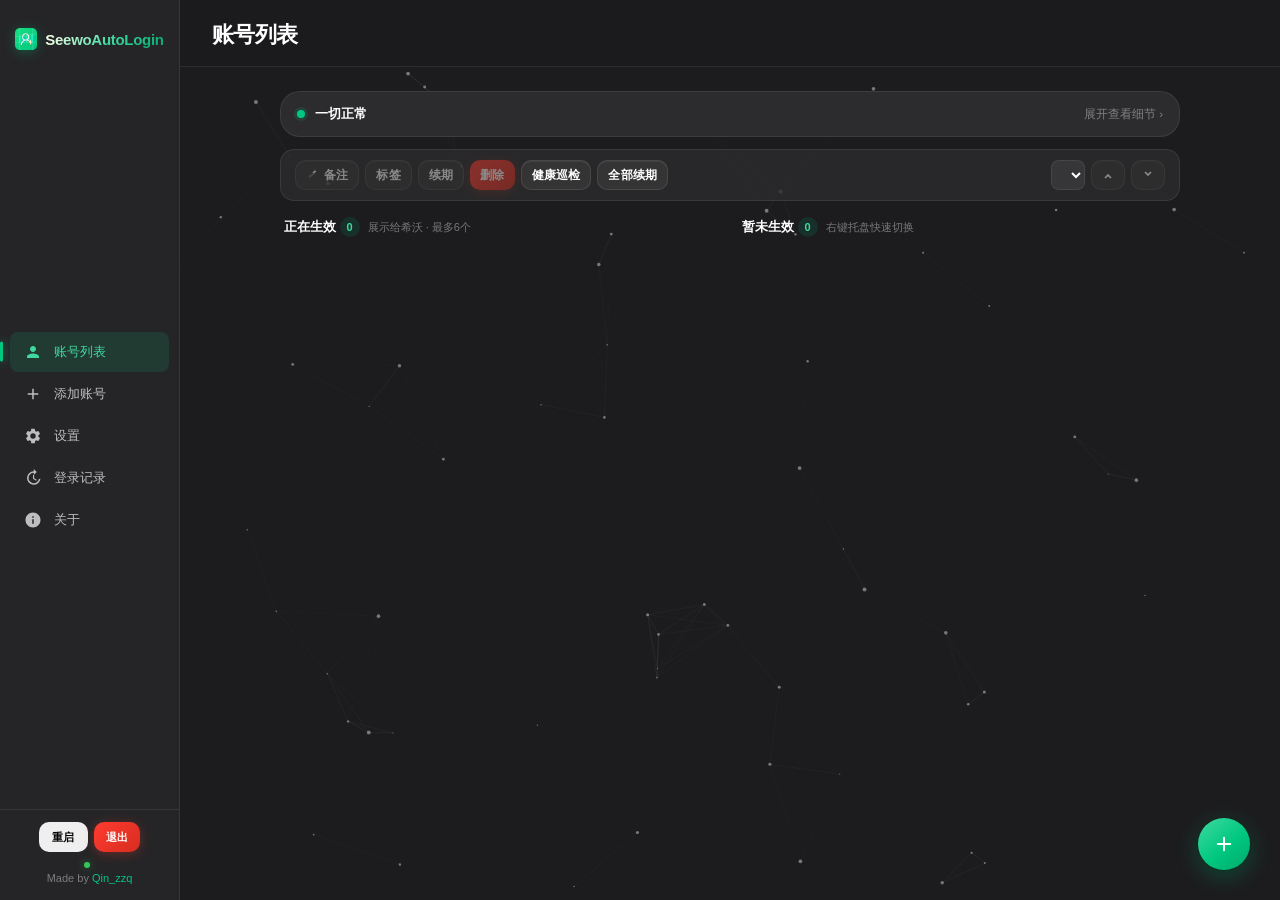
==== commit b2e5b4e8: "feat(ui): 教程重做、风控解除提示、记录分组、添加页展开补动画、关于页彩蛋 - 风控账号卡片新增一行加重的「在白板里手动登录一次即可解除」——这是唯一能清掉服务端风控计数的动作 - 教程：遮罩" ====
--- a/frontend/index.html
+++ b/frontend/index.html
@@ -221,17 +221,17 @@
 
       <!-- ===== SETTINGS PAGE ===== -->
       <div id="page-settings" class="page">
-        <div class="settings-layout">
-          <aside class="settings-nav">
-            <input id="settingsSearch" class="input settings-search" placeholder="搜索设置…" data-i18n-placeholder="settings.search">
-            <div class="settings-nav-item active" data-group="general"><span data-i18n="settings.tab.general">常规</span></div>
-            <div class="settings-nav-item" data-group="appearance"><span data-i18n="settings.tab.appearance">外观</span></div>
-            <div class="settings-nav-item" data-group="security"><span data-i18n="settings.tab.security">安全</span></div>
-            <div class="settings-nav-item" data-group="update"><span data-i18n="settings.tab.update">更新</span></div>
-            <div class="settings-nav-item" data-group="data"><span data-i18n="settings.tab.data">数据</span></div>
-            <div class="settings-nav-item" data-group="advanced"><span data-i18n="settings.tab.advanced">高级</span></div>
-          </aside>
-          <div class="settings-pane" id="settingsPane">
+        <div class="settings-layout">
+          <aside class="settings-nav">
+            <input id="settingsSearch" class="input settings-search" placeholder="搜索设置…" data-i18n-placeholder="settings.search">
+            <div class="settings-nav-item active" data-group="general"><span data-i18n="settings.tab.general">常规</span></div>
+            <div class="settings-nav-item" data-group="appearance"><span data-i18n="settings.tab.appearance">外观</span></div>
+            <div class="settings-nav-item" data-group="security"><span data-i18n="settings.tab.security">安全</span></div>
+            <div class="settings-nav-item" data-group="update"><span data-i18n="settings.tab.update">更新</span></div>
+            <div class="settings-nav-item" data-group="data"><span data-i18n="settings.tab.data">数据</span></div>
+            <div class="settings-nav-item" data-group="advanced"><span data-i18n="settings.tab.advanced">高级</span></div>
+          </aside>
+          <div class="settings-pane" id="settingsPane">
         <!-- 1 启动与运行 -->
         <div class="card" data-group="general">
           <h2 class="card-title" data-i18n="settings.page-settings">启动与运行</h2>
@@ -356,8 +356,8 @@
             <div><span data-i18n="settings.debugInfo">希沃状态: </span><span id="seewoStatus" data-i18n="settings.seewoStatus">检测中...</span></div>
           </div>
         </div>
-          </div>
-        </div>
+          </div>
+        </div>
       </div>
 
       <!-- ===== HISTORY PAGE ===== -->
@@ -529,18 +529,18 @@
   </div>
 </div>
 
-<!-- 配置备份：独立弹窗（内联展开时一列十几条会把设置页撑得很长） -->
-<div id="backupModal" class="terms-overlay" hidden>
-  <div class="terms-panel backup-panel">
-    <div class="terms-head">
-      <h2 data-i18n="backup.title">配置备份</h2>
-      <button class="btn btn-secondary" id="backupModalClose" type="button" data-i18n="backup.close">关闭</button>
-    </div>
-    <div class="card-desc" data-i18n="backup.hint">最多保留 12 份、30 天内的备份；账号变动会单独标记。</div>
-    <div id="backupList" class="backup-list"></div>
-  </div>
-</div>
-
+<!-- 配置备份：独立弹窗（内联展开时一列十几条会把设置页撑得很长） -->
+<div id="backupModal" class="terms-overlay" hidden>
+  <div class="terms-panel backup-panel">
+    <div class="terms-head">
+      <h2 data-i18n="backup.title">配置备份</h2>
+      <button class="btn btn-secondary" id="backupModalClose" type="button" data-i18n="backup.close">关闭</button>
+    </div>
+    <div class="card-desc" data-i18n="backup.hint">最多保留 12 份、30 天内的备份；账号变动会单独标记。</div>
+    <div id="backupList" class="backup-list"></div>
+  </div>
+</div>
+
 <!-- Toast 容器 -->
 <div id="toastContainer" class="toast-container"></div>
 <!-- 前端按职责拆分为多个普通脚本（非 ES module）：共享全局作用域，标签顺序即依赖顺序；调整顺序前先看各文件顶部注释 -->
@@ -560,6 +560,7 @@
 <script src="js/terms.js" defer></script>
 <script src="js/bindings.js" defer></script>
 <script src="js/upgrade.js" defer></script>
+<script src="js/easter.js" defer></script>
 <script src="js/boot.js" defer></script>
 </body>
 </html>
--- a/frontend/styles.css
+++ b/frontend/styles.css
@@ -733,11 +733,21 @@
 .tour-overlay[hidden] { display: none; }
 
 .tour-mask {
-  position: absolute; inset: 0;
-  background: rgba(6, 8, 12, 0.76);
-  clip-path: inset(var(--tour-top, -20px) var(--tour-right, -20px) var(--tour-bottom, -20px) var(--tour-left, -20px) round 16px);
-  transition: clip-path 460ms cubic-bezier(0.23, 1, 0.32, 1);
-  will-change: clip-path;
+  /* 聚光灯：元素本身是「洞」，四周用一层极大的 box-shadow 涂暗。
+     原来的 clip-path: inset(...) 语义是「保留中间、裁掉四周」—— 结果是洞里黑、外面亮，正好反了。 */
+  position: absolute;
+  left: var(--tour-left, -20px);
+  top: var(--tour-top, -20px);
+  width: calc(100% - var(--tour-left, -20px) - var(--tour-right, -20px));
+  height: calc(100% - var(--tour-top, -20px) - var(--tour-bottom, -20px));
+  background: transparent;
+  border-radius: 16px;
+  box-shadow: 0 0 0 9999px rgba(6, 8, 12, 0.76);
+  pointer-events: none;
+  transition: left 460ms cubic-bezier(0.23, 1, 0.32, 1),
+              top 460ms cubic-bezier(0.23, 1, 0.32, 1),
+              width 460ms cubic-bezier(0.23, 1, 0.32, 1),
+              height 460ms cubic-bezier(0.23, 1, 0.32, 1);
 }
 
 .tour-ring {
@@ -1157,8 +1167,14 @@
 .addwrap .side.open .lbl{margin:0 0 18px;text-align:left;font-size:17px}
 .addwrap .side.dim .circle{filter:grayscale(1) brightness(.7);transform:scale(.9)}
 .addwrap .side.dim .lbl{color:var(--text-tertiary)}
-.addwrap .panel{display:none;width:100%}
-.addwrap .side.open .panel{display:block;animation:panelIn .3s cubic-bezier(.23,1,.32,1)}
+.addwrap .panel{
+  display:block;width:100%;
+  max-height:0;overflow:hidden;opacity:0;
+  transition:max-height .46s cubic-bezier(.23,1,.32,1),opacity .28s ease;
+}
+/* 展开时让高度和透明度一起走：两侧宽度是 flex 过渡，高度若瞬间到位，
+   上面的圆钮与标题就会被"顶"上去一截，看起来像跳了一下。 */
+.addwrap .side.open .panel{max-height:1500px;opacity:1}
 @keyframes panelIn{from{opacity:0;transform:translateY(8px)}to{opacity:1;transform:none}}
 .side-tag{display:inline-block;font-size:10.5px;padding:2px 8px;border-radius:6px;background:rgba(0,200,128,.14);color:#7BE8BD;border:1px solid rgba(0,200,128,.34);margin-left:8px;vertical-align:2px}
 /* 批量导入折叠 */
@@ -1452,3 +1468,44 @@
 }
 .backup-file { font-size: 11.5px; color: var(--text-tertiary); margin-top: 2px; }
 .backup-actions { display: flex; gap: 6px; flex-shrink: 0; }
+
+/* 风控账号：怎么解除（加重显示，别让用户去改密码） */
+.renew-fix {
+  display: flex; align-items: center; gap: 5px;
+  margin-top: 5px; font-size: 11.5px; font-weight: 700;
+  color: #F5C451; letter-spacing: .01em;
+}
+.renew-fix::before {
+  content: "!";
+  display: inline-flex; align-items: center; justify-content: center;
+  width: 13px; height: 13px; border-radius: 50%;
+  background: rgba(245, 196, 81, .18); color: #F5C451;
+  font-size: 9.5px; font-weight: 800; flex: 0 0 auto;
+}
+
+/* ===== 登录记录：分组 / 分天 / 可展开的日期 ===== */
+.lh-group {
+  margin-bottom: 8px; border: 1px solid var(--border-light); border-radius: 10px;
+  background: rgba(255, 255, 255, .02);
+}
+.lh-group > summary {
+  list-style: none; cursor: pointer;
+  display: flex; align-items: baseline; gap: 10px;
+  padding: 9px 12px; font-size: 12.5px;
+}
+.lh-group > summary::-webkit-details-marker { display: none; }
+.lh-group > summary::before {
+  content: "\25B8"; color: var(--text-tertiary); font-size: 10px;
+  transition: transform .18s ease;
+}
+.lh-group[open] > summary::before { transform: rotate(90deg); }
+.lh-group-name { color: var(--text-primary); font-weight: 600; }
+.lh-group-src { color: var(--text-blue); }
+.lh-group-count { color: var(--text-tertiary); }
+.lh-group-time { margin-left: auto; color: var(--text-tertiary); font-variant-numeric: tabular-nums; }
+.lh-group-body { padding: 2px 12px 10px; }
+.lh-day { font-size: 11px; color: var(--text-tertiary); margin: 8px 0 4px; letter-spacing: .06em; }
+.lh-time { font-family: var(--font-mono); cursor: pointer; }
+
+/* 关于页彩带：全屏 canvas，不吃点击 */
+.confetti-canvas { position: fixed; inset: 0; z-index: 950; pointer-events: none; }
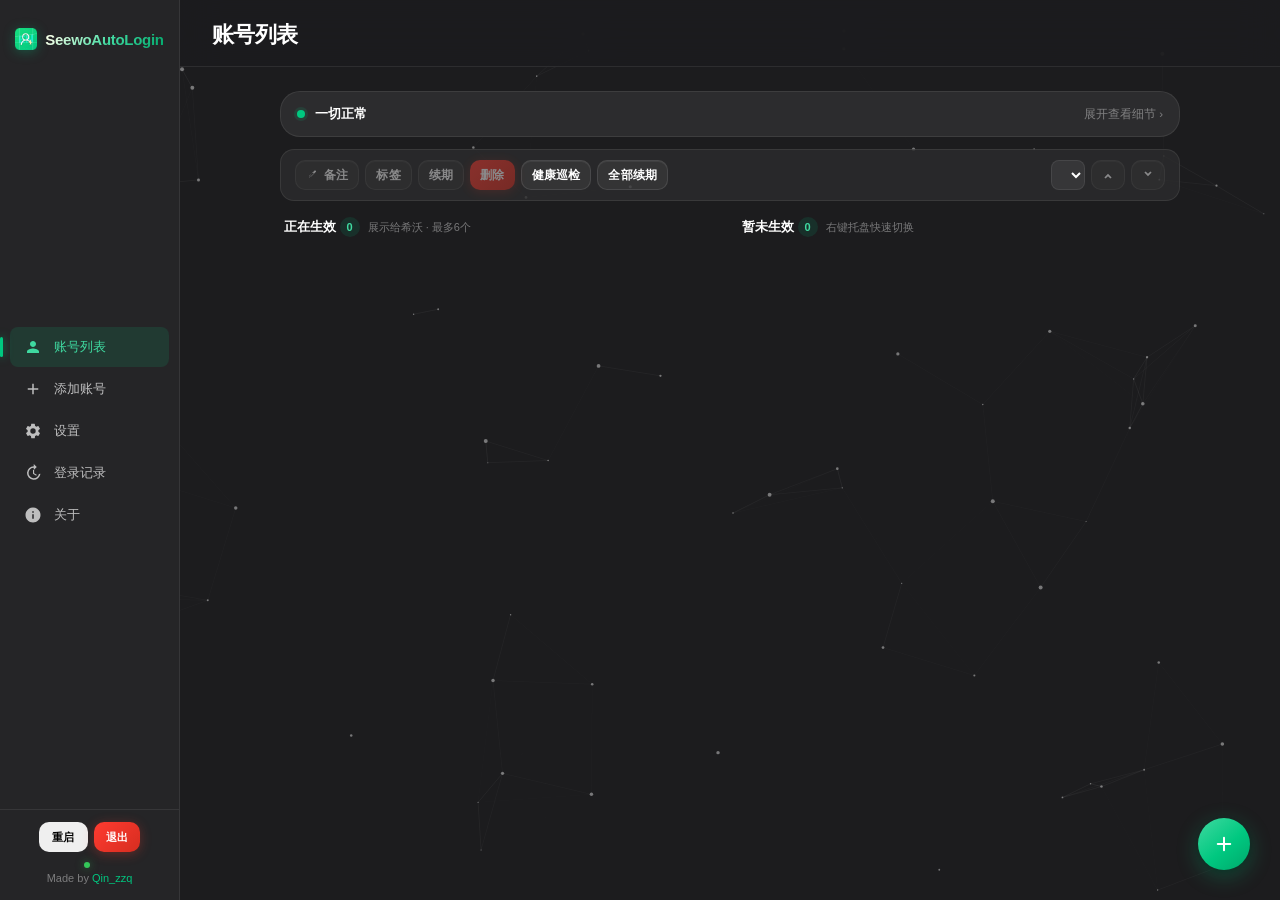
==== commit cc155a66: "feat(core/ui): 网关会话复用+失败冷却、密码账号续期降频、危险类目独立、头像与网页浮窗 - SSOLOGIN：会话仍属该账号时直接复用 token，不再每次重新登录；   登录失败后 6" ====
--- a/frontend/index.html
+++ b/frontend/index.html
@@ -230,6 +230,7 @@
             <div class="settings-nav-item" data-group="update"><span data-i18n="settings.tab.update">更新</span></div>
             <div class="settings-nav-item" data-group="data"><span data-i18n="settings.tab.data">数据</span></div>
             <div class="settings-nav-item" data-group="advanced"><span data-i18n="settings.tab.advanced">高级</span></div>
+            <div class="settings-nav-item danger" data-group="danger"><span data-i18n="settings.tab.danger">危险</span></div>
           </aside>
           <div class="settings-pane" id="settingsPane">
         <!-- 1 启动与运行 -->
@@ -333,7 +334,7 @@
           <div id="credentialLifetime" style="display:none;font-size:12px;margin-top:12px;color:var(--text-tertiary);line-height:1.6"></div>
         </div>
         <!-- 7 危险操作 -->
-        <div class="card card-danger">
+        <div class="card card-danger" data-group="danger">
           <h2 class="card-title" data-i18n="settings.page-settings-46">危险操作</h2>
           <div class="card-desc" data-i18n="settings.page-settings-47">不可撤销，请确认后再执行</div>
           <div style="display:flex;flex-wrap:wrap;gap:8px;align-items:center">
--- a/frontend/styles.css
+++ b/frontend/styles.css
@@ -1509,3 +1509,23 @@
 
 /* 关于页彩带：全屏 canvas，不吃点击 */
 .confetti-canvas { position: fixed; inset: 0; z-index: 950; pointer-events: none; }
+
+/* 侧栏导航整体再上移约 5%：视觉重心略高于几何中心，看起来更稳 */
+nav { padding-bottom: 5%; }
+.settings-nav-item.danger { color: rgba(255, 122, 100, .85); }
+.settings-nav-item.danger:hover { background: rgba(255, 122, 100, .1); color: #FF9A8A; }
+.settings-nav-item.danger.active { background: rgba(255, 122, 100, .14); color: #FF9A8A; }
+
+/* 网页级浮窗（替代原生 title） */
+.ui-tip {
+  position: fixed; top: 0; left: 0; z-index: 1000;
+  max-width: 260px; padding: 7px 10px;
+  border-radius: 8px; background: rgba(22, 24, 28, .97);
+  border: 1px solid var(--border-blue);
+  color: var(--text-primary); font-size: 12px; line-height: 1.6;
+  box-shadow: var(--shadow-md); pointer-events: none;
+}
+.ui-tip[hidden] { display: none; }
+
+/* 希沃头像：填满圆形头像位 */
+.avatar-mini img { width: 100%; height: 100%; object-fit: cover; border-radius: 50%; display: block; }
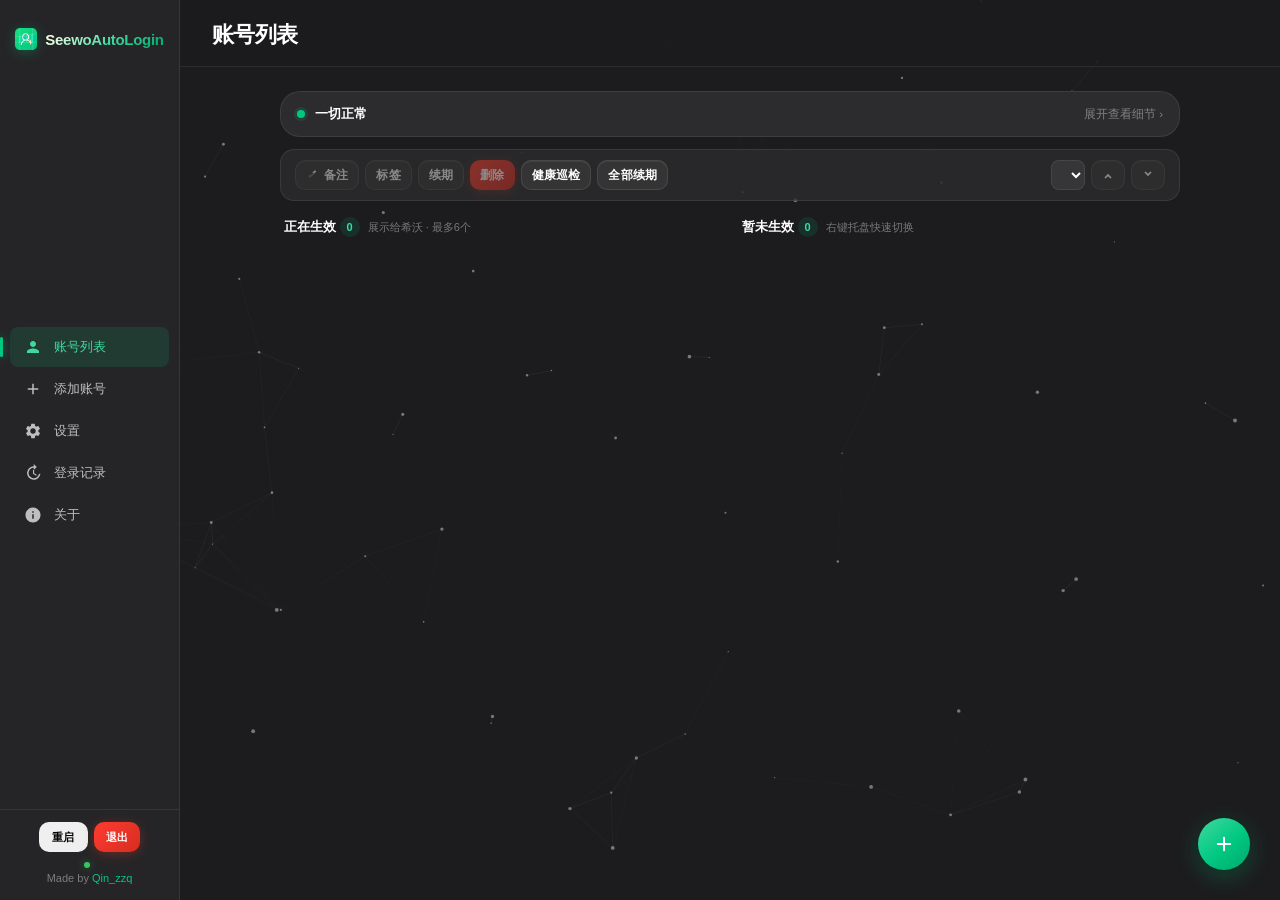
==== commit bbdb04f5: "feat(ui/tray): 自绘标题栏与开关、修托盘文案重复、头像兜底、后台状态不覆盖健康提示 - 主窗口加自绘标题栏（拖动、双击最大化、最小化/最大化/关闭），设置里可切回系统标题栏；   Win" ====
--- a/frontend/index.html
+++ b/frontend/index.html
@@ -259,6 +259,7 @@
           <div style="font-size:12px;color:#d7d7d7;margin:4px 0 10px 0" data-i18n="settings.page-settings-15">关闭后仅在托盘菜单「显示遮罩」手动触发</div>
           <label class="checkbox-row"><input type="checkbox" id="particleToggle" checked><span data-i18n="settings.page-settings-16">粒子背景</span></label>
           <label class="checkbox-row"><input type="checkbox" id="perfModeCheck"><span data-i18n="settings.page-settings-17">性能模式</span></label>
+          <label class="checkbox-row"><input type="checkbox" id="systemTitleBarCheck"><span data-i18n="settings.systemTitleBar">使用系统标题栏（需重启窗口生效；Win7 始终使用系统标题栏）</span></label>
           <div style="font-size:12px;color:#d7d7d7;margin:4px 0 10px 0" data-i18n="settings.page-settings-18">开启后关掉耗性能的界面动效：粒子背景、毛玻璃、开场动画、卡片入场与页面切换过渡、提醒的滑入滑出等，界面改为「直接出现」。适合教室一体机或较老的机器；不影响任何功能，只是少一些观感。</div>
           <div style="display:flex;gap:8px;margin-top:10px">
             <button class="btn btn-secondary" onclick="send({type:'toggle-overlay'})" data-i18n="settings.page-settings-19">显示切换遮罩</button>
--- a/frontend/styles.css
+++ b/frontend/styles.css
@@ -1529,3 +1529,9 @@
 
 /* 希沃头像：填满圆形头像位 */
 .avatar-mini img { width: 100%; height: 100%; object-fit: cover; border-radius: 50%; display: block; }
+
+/* 头像兜底：图片加载失败（无网络 / URL 失效）时显示首字母，不要露出浏览器的破图图标 */
+.avatar-mini { position: relative; overflow: hidden; }
+.avatar-mini .avatar-fallback { display: none; }
+.avatar-mini.img-failed img { display: none; }
+.avatar-mini.img-failed .avatar-fallback { display: block; }
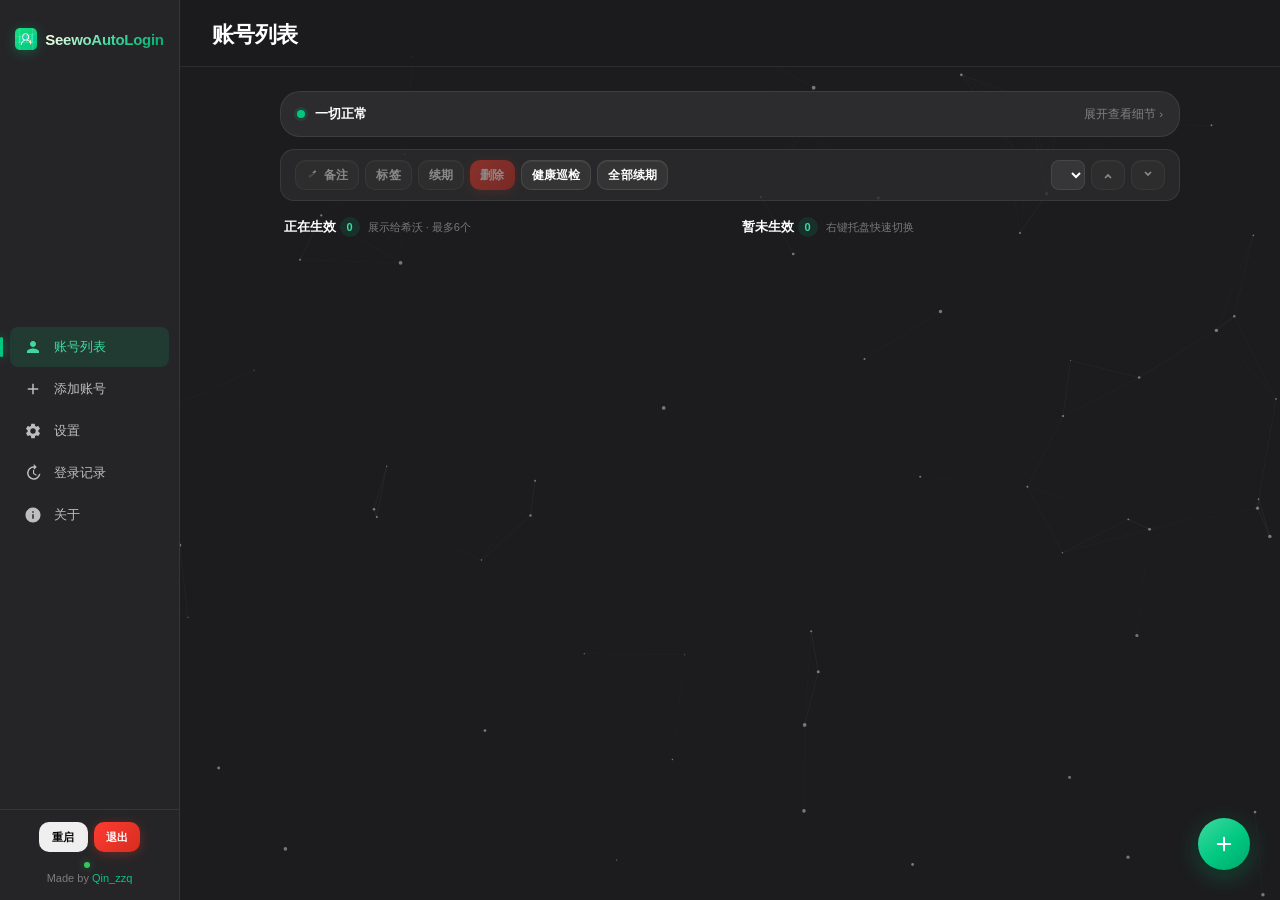
==== commit d31fa3b3: "revert: 撤掉自绘标题栏，恢复系统窗口边框 自绘方案在实机上代价明显：窗口边缘不能拉伸，最小化/最大化走的是 WPF 的 WindowState （没有系统的“飞入/弹出”动画）。标题栏那点视觉" ====
--- a/frontend/index.html
+++ b/frontend/index.html
@@ -259,7 +259,6 @@
           <div style="font-size:12px;color:#d7d7d7;margin:4px 0 10px 0" data-i18n="settings.page-settings-15">关闭后仅在托盘菜单「显示遮罩」手动触发</div>
           <label class="checkbox-row"><input type="checkbox" id="particleToggle" checked><span data-i18n="settings.page-settings-16">粒子背景</span></label>
           <label class="checkbox-row"><input type="checkbox" id="perfModeCheck"><span data-i18n="settings.page-settings-17">性能模式</span></label>
-          <label class="checkbox-row"><input type="checkbox" id="systemTitleBarCheck"><span data-i18n="settings.systemTitleBar">使用系统标题栏（需重启窗口生效；Win7 始终使用系统标题栏）</span></label>
           <div style="font-size:12px;color:#d7d7d7;margin:4px 0 10px 0" data-i18n="settings.page-settings-18">开启后关掉耗性能的界面动效：粒子背景、毛玻璃、开场动画、卡片入场与页面切换过渡、提醒的滑入滑出等，界面改为「直接出现」。适合教室一体机或较老的机器；不影响任何功能，只是少一些观感。</div>
           <div style="display:flex;gap:8px;margin-top:10px">
             <button class="btn btn-secondary" onclick="send({type:'toggle-overlay'})" data-i18n="settings.page-settings-19">显示切换遮罩</button>
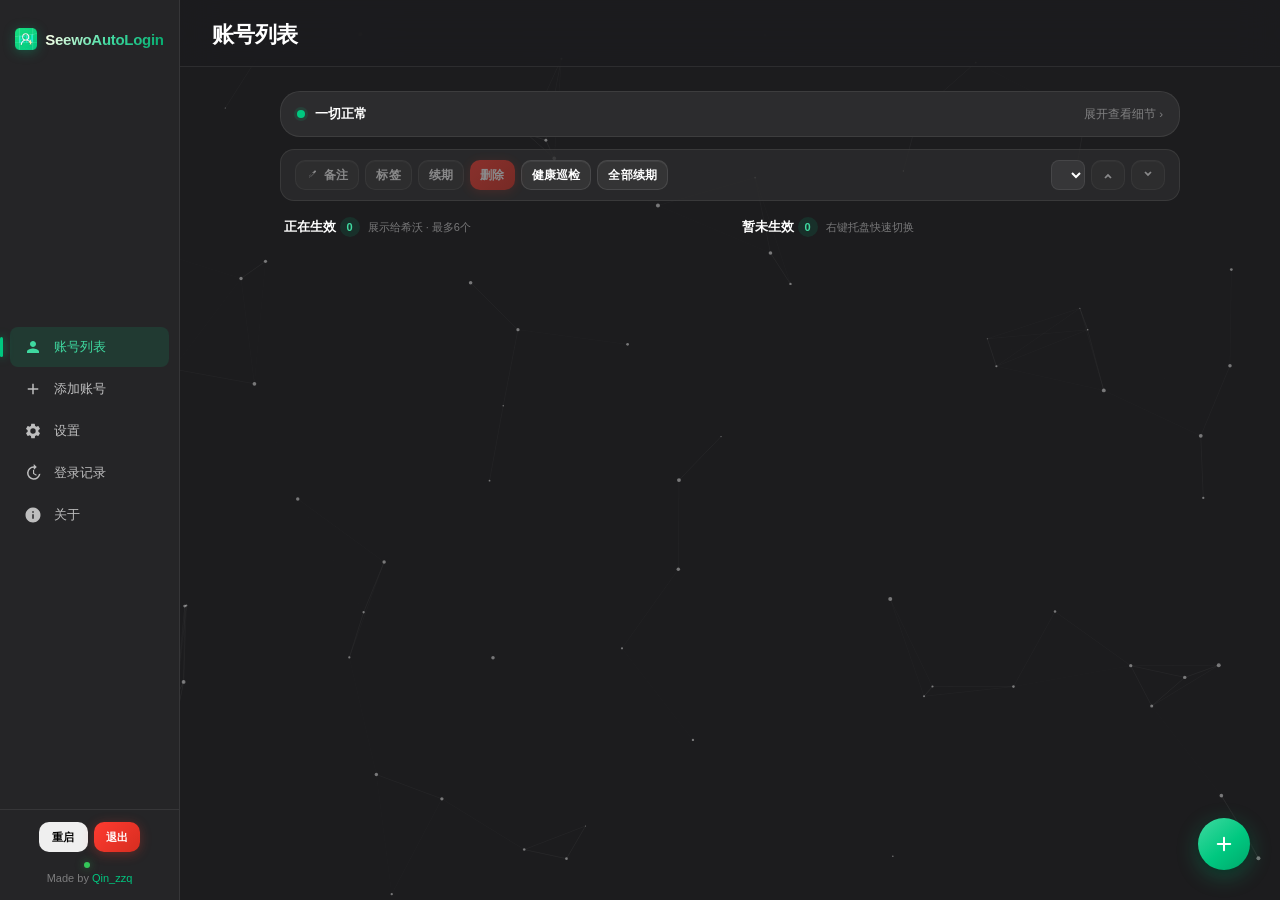
==== commit 8c14040c: "feat(package): .swalcfg 加密配置包、文件关联与差异导入" ====
--- a/frontend/index.html
+++ b/frontend/index.html
@@ -307,10 +307,8 @@
           <h2 class="card-title" data-i18n="settings.page-settings-32">数据与迁移</h2>
           <div class="card-desc" data-i18n="settings.page-settings-33">换电脑、备份，或者从旧机器搬过来</div>
           <div style="display:flex;flex-wrap:wrap;gap:8px">
-            <button class="btn btn-secondary" onclick="send({type:'export-config'})" data-i18n="settings.page-settings-34">导出配置</button>
-            <button class="btn btn-secondary" onclick="send({type:'import-config'})" data-i18n="settings.page-settings-35">导入配置</button>
-            <button class="btn btn-secondary" onclick="send({type:'export-accounts'})" data-i18n="settings.page-settings-36">导出账号（加密）</button>
-            <button class="btn btn-secondary" onclick="send({type:'import-accounts'})" data-i18n="settings.page-settings-37">导入账号</button>
+            <button class="btn btn-primary" onclick="send({type:'export-package'})" data-i18n="settings.exportPackage">导出配置包（.swalcfg）</button>
+            <button class="btn btn-secondary" onclick="send({type:'import-package'})" data-i18n="settings.importPackage">导入配置包</button>
           </div>
           <div style="font-size:12px;color:#d7d7d7;margin-top:10px" data-i18n="settings.page-settings-38">卸载或迁移前请运行卸载程序，避免残留 hosts 映射与开机自启任务。</div>
           <hr class="divider">
@@ -542,6 +540,34 @@
   </div>
 </div>
 
+<!-- 导入配置包：先列差异，再让用户勾要应用的部分 -->
+<div id="packageModal" class="terms-overlay" hidden>
+  <div class="terms-panel package-panel">
+    <div class="terms-head">
+      <h2 data-i18n="package.title">导入配置包</h2>
+      <button class="btn btn-secondary" id="packageClose" type="button" data-i18n="package.cancel">取消</button>
+    </div>
+    <div class="card-desc" id="packageMeta"></div>
+    <div class="package-section">
+      <div class="package-head">
+        <span data-i18n="package.accounts">账号</span>
+        <button class="inline-link" id="packageAccountAll" type="button" data-i18n="package.toggleAll">全选 / 全不选</button>
+      </div>
+      <div id="packageAccounts" class="package-list"></div>
+    </div>
+    <div class="package-section">
+      <div class="package-head">
+        <span data-i18n="package.settings">设置（只列出与本机不同的项）</span>
+        <button class="inline-link" id="packageSettingAll" type="button" data-i18n="package.toggleAll">全选 / 全不选</button>
+      </div>
+      <div id="packageSettings" class="package-list"></div>
+    </div>
+    <div class="package-foot">
+      <button class="btn btn-primary" id="packageApply" type="button" data-i18n="package.apply">应用选中项</button>
+    </div>
+  </div>
+</div>
+
 <!-- Toast 容器 -->
 <div id="toastContainer" class="toast-container"></div>
 <!-- 前端按职责拆分为多个普通脚本（非 ES module）：共享全局作用域，标签顺序即依赖顺序；调整顺序前先看各文件顶部注释 -->
@@ -556,6 +582,7 @@
 <script src="js/health.js" defer></script>
 <script src="js/import.js" defer></script>
 <script src="js/backup.js" defer></script>
+<script src="js/package.js" defer></script>
 <script src="js/history.js" defer></script>
 <script src="js/tour.js" defer></script>
 <script src="js/terms.js" defer></script>
--- a/frontend/styles.css
+++ b/frontend/styles.css
@@ -1535,3 +1535,32 @@
 .avatar-mini .avatar-fallback { display: none; }
 .avatar-mini.img-failed img { display: none; }
 .avatar-mini.img-failed .avatar-fallback { display: block; }
+
+/* ===== 导入配置包 ===== */
+.package-panel { width: min(680px, 92vw); max-height: 82vh; display: flex; flex-direction: column; }
+.package-section { margin-top: 14px; }
+.package-head {
+  display: flex; justify-content: space-between; align-items: center;
+  font-size: 12.5px; color: var(--text-secondary);
+  letter-spacing: .02em; margin-bottom: 6px;
+}
+.package-list {
+  max-height: 190px; overflow: auto;
+  border: 1px solid var(--border-subtle); border-radius: 10px;
+  background: rgba(255, 255, 255, .02); padding: 4px;
+}
+.package-item {
+  display: flex; align-items: center; gap: 10px;
+  padding: 7px 9px; border-radius: 8px; cursor: pointer;
+  font-size: 13px; color: var(--text-primary);
+}
+.package-item:hover { background: rgba(255, 255, 255, .05); }
+.package-item.muted { opacity: .5; cursor: default; }
+.package-item .pi-main { flex: 1; min-width: 0; overflow: hidden; text-overflow: ellipsis; white-space: nowrap; }
+.package-item .pi-side { font-size: 12px; color: var(--text-tertiary); }
+.pi-tag { font-size: 11.5px; padding: 2px 7px; border-radius: 6px; white-space: nowrap; }
+.pi-tag.badge-new { background: rgba(52, 199, 89, .16); color: #34C759; }
+.pi-tag.badge-upd { background: rgba(255, 159, 10, .16); color: #FF9F0A; }
+.pi-tag.badge-same { background: rgba(255, 255, 255, .06); color: var(--text-tertiary); }
+.package-empty { padding: 12px; font-size: 12.5px; color: var(--text-tertiary); }
+.package-foot { display: flex; justify-content: flex-end; margin-top: 16px; }
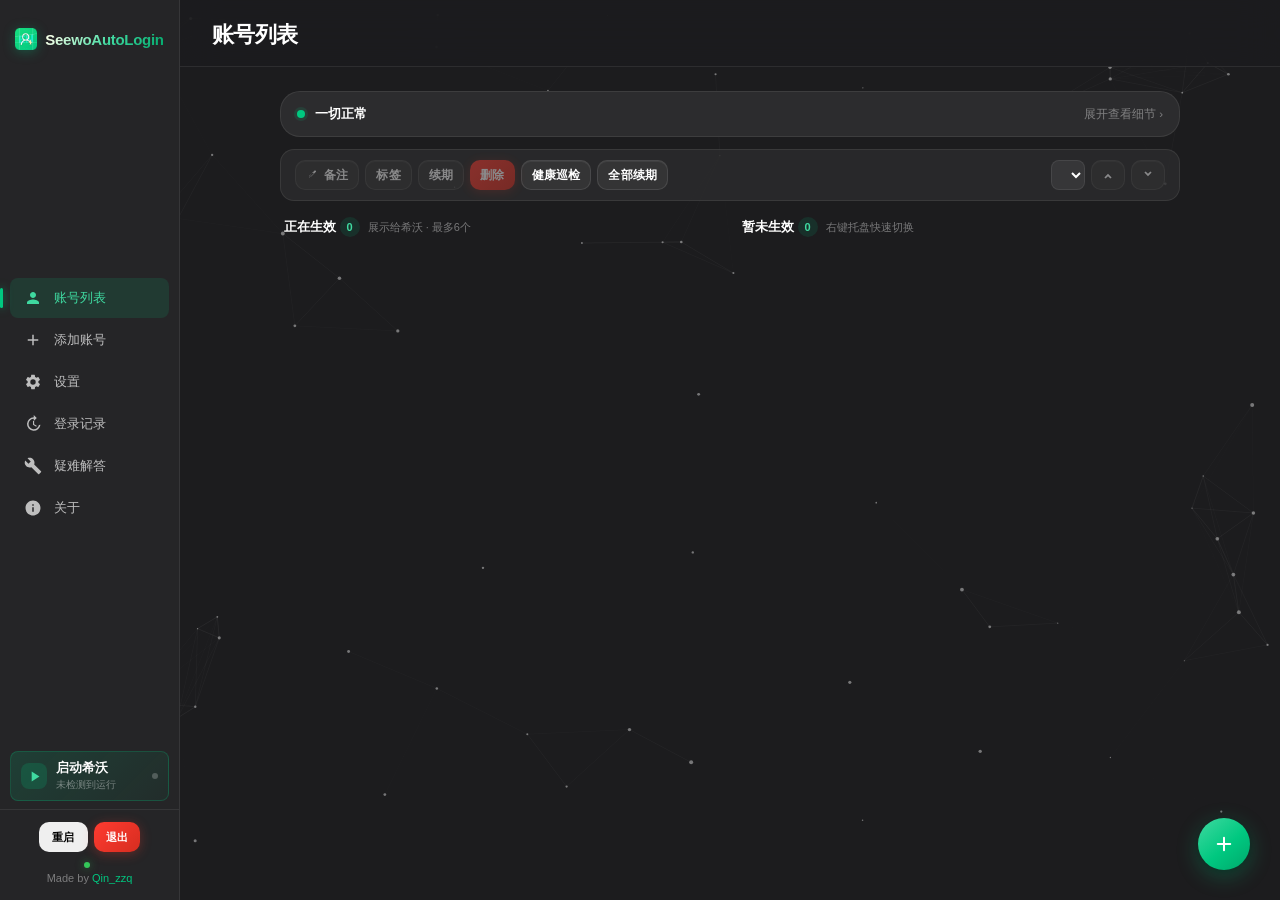
==== commit 5634c14b: "feat(ui/log): 疑难解答页、启动希沃入口、日志查看器重做，修开机自启反复重建 界面 - 左侧栏新增疑难解答页：网关、hosts、自启、权限、WebView2、希沃进程、账号健康七项自检  " ====
--- a/frontend/index.html
+++ b/frontend/index.html
@@ -43,11 +43,28 @@
         <svg width="18" height="18" viewBox="0 0 24 24" fill="currentColor"><path d="M13 3a9 9 0 1 0 8.94 10.06l-2.02.3A7 7 0 1 1 13 5v3l4-4-4-4v3zm-1 5v5l4.28 2.54.72-1.21-3.5-2.08V8H12z"/></svg>
         <span data-i18n="history.sidebar">登录记录</span>
       </div>
+      <div class="nav-item" data-page="troubleshoot" onclick="navigate('troubleshoot')">
+        <svg width="18" height="18" viewBox="0 0 24 24" fill="currentColor"><path d="M22.7 19l-9.1-9.1c.9-2.3.4-5-1.5-6.9-2-2-5-2.4-7.4-1.3L9 6 6 9 1.6 4.7C.4 7.1.9 10.1 2.9 12.1c1.9 1.9 4.6 2.4 6.9 1.5l9.1 9.1c.4.4 1 .4 1.4 0l2.3-2.3c.5-.4.5-1.1.1-1.4z"/></svg>
+        <span data-i18n="troubleshoot.sidebar">疑难解答</span>
+      </div>
       <div class="nav-item" data-page="about" onclick="navigate('about')">
         <svg width="18" height="18" viewBox="0 0 24 24" fill="currentColor"><path d="M12 2C6.48 2 2 6.48 2 12s4.48 10 10 10 10-4.48 10-10S17.52 2 12 2zm1 15h-2v-6h2v6zm0-8h-2V7h2v2z"/></svg>
         <span data-i18n="about.sidebar">关于</span>
       </div>
     </nav>
+    <!-- 启动希沃：侧栏常驻的主动作。它不是导航（没有页面），所以放在导航之外 -->
+    <div class="side-launch">
+      <button class="launch-btn" id="launchSeewoBtn" type="button" data-i18n-title="troubleshoot.launchSeewoTip" title="打开希沃白板；已在运行就切到前台">
+        <span class="launch-btn-icon" aria-hidden="true">
+          <svg width="17" height="17" viewBox="0 0 24 24" fill="currentColor"><path d="M8 5v14l11-7z"/></svg>
+        </span>
+        <span class="launch-btn-text">
+          <span class="launch-btn-title" data-i18n="troubleshoot.launchSeewo">启动希沃</span>
+          <span class="launch-btn-sub" id="seewoRunText" data-i18n="troubleshoot.seewoIdle">未检测到运行</span>
+        </span>
+        <span class="launch-btn-dot" id="seewoRunDot" aria-hidden="true"></span>
+      </button>
+    </div>
     <div class="sidebar-footer">
       <div class="footer-actions">
         <button class="btn btn-small" onclick="send({type:'restart'})" data-i18n="app.sidebar">重启</button>
@@ -324,7 +341,6 @@
           <div style="display:flex;flex-wrap:wrap;gap:8px">
             <button class="btn btn-secondary" id="startTourBtn" data-i18n="settings.startTourBtn">显示使用教程</button>
             <button class="btn btn-secondary" id="exportDiagnosticsBtn" onclick="send({type:'export-diagnostics'});var s=document.getElementById('diagnosticsStatus');if(s)s.textContent='正在收集…'" data-i18n="settings.exportDiagnosticsBtn">导出诊断包</button>
-            <button class="btn btn-secondary" onclick="send({type:'export-logs-to-desktop'});var s=document.getElementById('diagnosticsStatus');if(s)s.textContent='正在整合日志…'" data-i18n="settings.page-settings-43">导出日志到桌面</button>
             <button class="btn btn-secondary" onclick="send({type:'open-log-viewer'})" data-i18n="settings.page-settings-44">查看日志</button>
             <button class="btn btn-secondary" onclick="send({type:'open-diagnostic'})" data-i18n="settings.page-settings-45">一键诊断</button>
           </div>
@@ -389,7 +405,7 @@
           <h1 class="gradient-title" style="font-size:22px;font-weight:bold;margin:10px 0 0 0">Seewo Autologin</h1>
           <p style="color:#d7d7d7;font-size:13px;margin:6px 0 0 0" data-i18n="about.page-about">希沃白板 SSO 快捷登录服务</p>
           <hr class="divider" style="margin:20px 0">
-          <p style="font-size:12px;color:#d7d7d7;margin:4px 0"><span data-i18n="about.page-about-2">版本: </span><span id="appVersion">-</span></p>
+          <p style="font-size:12px;color:#d7d7d7;margin:4px 0"><span data-i18n="about.page-about-2">版本:</span><span id="appVersion" style="margin-left:5px">-</span><span id="appBuildDate" style="margin-left:8px;color:#8a8a8a"></span></p>
           <p class="credit-dim" data-i18n="about.page-about-3">灵感提供：CJKmkp</p>
           <p style="font-size:12px;color:#d7d7d7;margin:4px 0"><span data-i18n="about.page-about-4">作者：</span><a class="author-link" id="authorLink" role="link" tabindex="0">Qin_zzq</a></p>
           <hr class="divider" style="margin:20px 0">
@@ -410,6 +426,50 @@
           </label>
           <div style="font-size:12px;color:#d7d7d7;margin:6px 0 0 0" data-i18n="about.page-about-6">发现新版本会自动后台下载并静默安装，完成后自动重启回托盘；关闭后需手动下载安装</div>
           <p class="terms-note"><span data-i18n="about.page-about-7">当您使用此软件时，则默认您已经阅读并同意 </span><a id="termsLink" role="link" tabindex="0" data-i18n="about.termsLink">《用户协议》</a></p>
+        </div>
+      </div>
+
+      <!-- ===== TROUBLESHOOT PAGE ===== -->
+      <div id="page-troubleshoot" class="page">
+        <div class="ts-wrap">
+
+          <div class="card ts-intro">
+            <div class="ts-intro-text">
+              <h2 class="card-title" data-i18n="troubleshoot.title">疑难解答</h2>
+              <div class="card-desc" data-i18n="troubleshoot.desc">先让程序给自己体检一遍。标红的那一项点一下就修。</div>
+            </div>
+            <button class="btn btn-secondary" id="tsRefreshBtn" data-i18n="troubleshoot.refresh">重新体检</button>
+          </div>
+
+          <div class="card">
+            <div class="ts-head">
+              <h3 class="ts-h3" data-i18n="troubleshoot.checkTitle">自动体检</h3>
+              <span class="ts-summary" id="tsSummary"></span>
+            </div>
+            <div id="tsCheckList" class="ts-checks">
+              <div class="ts-empty" data-i18n="troubleshoot.checking">正在体检…</div>
+            </div>
+          </div>
+
+          <div class="card">
+            <div class="ts-head">
+              <h3 class="ts-h3" data-i18n="troubleshoot.faqTitle">常见问题</h3>
+            </div>
+            <div class="card-desc" data-i18n="troubleshoot.faqDesc">按你遇到的情况对号入座，每条都写了原因和做法。</div>
+            <div id="tsFaq" class="ts-faq"></div>
+          </div>
+
+          <div class="card ts-report">
+            <div class="ts-report-text">
+              <h3 class="ts-h3" data-i18n="troubleshoot.reportTitle">还是没解决？</h3>
+              <p class="ts-report-desc" data-i18n="troubleshoot.reportDesc">去 GitHub 提 issue。点按钮会先把版本、系统、自检结果复制到剪贴板，粘贴进正文即可，不用你手抄版本号。</p>
+            </div>
+            <div class="ts-report-actions">
+              <button class="btn btn-secondary" id="tsCopyBtn" data-i18n="troubleshoot.copyReport">复制环境摘要</button>
+              <button class="btn btn-primary" id="tsIssueBtn" data-i18n="troubleshoot.openIssue">在 GitHub 提 Issue</button>
+            </div>
+          </div>
+
         </div>
       </div>
     </div>
@@ -587,6 +647,7 @@
 <script src="js/tour.js" defer></script>
 <script src="js/terms.js" defer></script>
 <script src="js/bindings.js" defer></script>
+<script src="js/troubleshoot.js" defer></script>
 <script src="js/upgrade.js" defer></script>
 <script src="js/easter.js" defer></script>
 <script src="js/boot.js" defer></script>
--- a/frontend/styles.css
+++ b/frontend/styles.css
@@ -1564,3 +1564,138 @@
 .pi-tag.badge-same { background: rgba(255, 255, 255, .06); color: var(--text-tertiary); }
 .package-empty { padding: 12px; font-size: 12.5px; color: var(--text-tertiary); }
 .package-foot { display: flex; justify-content: flex-end; margin-top: 16px; }
+
+/* ===== Sidebar: 启动希沃 =====
+   它不是导航项（没有页面），所以用按钮而不是 .nav-item：
+   一个「动作」长得像「位置」，用户会以为点进去是新页面。 */
+.side-launch { padding: 6px 10px 0 10px; }
+.launch-btn {
+  position: relative;
+  display: flex; align-items: center; gap: 9px;
+  width: 100%; padding: 8px 10px;
+  border: 1px solid rgba(0, 200, 128, 0.22);
+  border-radius: var(--radius-sm);
+  background: linear-gradient(135deg, rgba(0, 200, 128, 0.16), rgba(0, 200, 128, 0.05));
+  color: var(--text-primary);
+  cursor: pointer; text-align: left;
+  transition: transform var(--transition-fast), border-color var(--transition-fast),
+              box-shadow var(--transition-fast), background var(--transition-fast);
+}
+.launch-btn:hover {
+  border-color: rgba(0, 200, 128, 0.45);
+  background: linear-gradient(135deg, rgba(0, 200, 128, 0.24), rgba(0, 200, 128, 0.08));
+  box-shadow: 0 6px 18px rgba(0, 200, 128, 0.16);
+  transform: translateY(-1px);
+}
+.launch-btn:active { transform: translateY(0) scale(0.985); }
+.launch-btn:focus-visible { outline: 2px solid var(--blue); outline-offset: 2px; }
+.launch-btn.pending { opacity: 0.65; pointer-events: none; }
+.launch-btn-icon {
+  flex-shrink: 0; width: 26px; height: 26px;
+  display: grid; place-items: center;
+  border-radius: 8px;
+  background: rgba(0, 200, 128, 0.18);
+  color: var(--blue-light);
+  transition: transform var(--transition-fast);
+}
+.launch-btn:hover .launch-btn-icon { transform: scale(1.06); }
+.launch-btn-text { flex: 1; min-width: 0; display: flex; flex-direction: column; gap: 1px; }
+.launch-btn-title { font-size: 12.5px; font-weight: 600; letter-spacing: -0.01em; }
+.launch-btn-sub {
+  font-size: 10px; color: var(--text-tertiary);
+  white-space: nowrap; overflow: hidden; text-overflow: ellipsis;
+}
+.launch-btn-dot {
+  flex-shrink: 0; width: 6px; height: 6px; border-radius: 50%;
+  background: rgba(255, 255, 255, 0.22);
+  transition: background var(--transition-fast);
+}
+.launch-btn-dot.running {
+  background: var(--success);
+  box-shadow: 0 0 8px rgba(52, 199, 89, 0.55);
+  animation: breathe 2s ease-in-out infinite alternate;
+}
+
+/* ===== 疑难解答页 ===== */
+.ts-wrap { max-width: 820px; margin: 0 auto; }
+.ts-intro { display: flex; align-items: center; justify-content: space-between; gap: 16px; flex-wrap: wrap; }
+.ts-intro-text { flex: 1; min-width: 220px; }
+.ts-intro .card-title { margin-bottom: 6px; }
+.ts-intro .card-desc { margin-bottom: 0; }
+.ts-h3 { font-size: 14px; font-weight: 600; color: var(--text-primary); margin: 0; letter-spacing: -0.01em; }
+.ts-head { display: flex; align-items: baseline; justify-content: space-between; gap: 12px; margin-bottom: 12px; }
+.ts-summary { font-size: 12px; color: var(--text-tertiary); }
+.ts-summary.ok { color: var(--success); }
+.ts-checks { display: flex; flex-direction: column; gap: 8px; }
+.ts-check {
+  display: flex; align-items: flex-start; gap: 12px;
+  padding: 12px 14px;
+  border: 1px solid var(--border);
+  border-radius: var(--radius-md);
+  background: rgba(255, 255, 255, 0.02);
+  transition: border-color var(--transition-fast), background var(--transition-fast);
+}
+.ts-check.ts-ok { border-color: rgba(52, 199, 89, 0.22); }
+.ts-check.ts-warn { border-color: rgba(255, 149, 0, 0.28); background: rgba(255, 149, 0, 0.05); }
+.ts-check.ts-bad { border-color: rgba(255, 59, 48, 0.32); background: rgba(255, 59, 48, 0.06); }
+.ts-check-dot {
+  flex-shrink: 0; width: 18px; height: 18px; margin-top: 1px;
+  display: grid; place-items: center;
+  border-radius: 50%;
+  font-size: 11px; font-weight: 700;
+  background: rgba(52, 199, 89, 0.16); color: var(--success);
+}
+.ts-check.ts-warn .ts-check-dot { background: rgba(255, 149, 0, 0.16); color: var(--warning); }
+.ts-check.ts-bad .ts-check-dot { background: rgba(255, 59, 48, 0.16); color: var(--danger); }
+.ts-check-body { flex: 1; min-width: 0; }
+.ts-check-line { display: flex; align-items: baseline; gap: 8px; flex-wrap: wrap; }
+.ts-check-line b { font-size: 13px; font-weight: 600; color: var(--text-primary); }
+.ts-check-value { font-size: 11.5px; color: var(--text-secondary); font-family: var(--font-mono); }
+.ts-check-detail { margin-top: 3px; font-size: 12px; line-height: 1.55; color: var(--text-tertiary); }
+.ts-fix {
+  flex-shrink: 0; align-self: center;
+  padding: 5px 11px;
+  border: 1px solid rgba(0, 200, 128, 0.4);
+  border-radius: 999px;
+  background: rgba(0, 200, 128, 0.12);
+  color: var(--blue-light);
+  font-size: 11.5px; cursor: pointer;
+  transition: background var(--transition-fast), transform var(--transition-fast);
+}
+.ts-fix:hover { background: rgba(0, 200, 128, 0.24); }
+.ts-fix:active { transform: scale(0.96); }
+.ts-fix:focus-visible { outline: 2px solid var(--blue); outline-offset: 2px; }
+.ts-empty { padding: 8px 2px; font-size: 12.5px; color: var(--text-tertiary); }
+
+/* 常见问题：原生 details，键盘可达、可被浏览器查找 */
+.ts-faq { display: flex; flex-direction: column; margin-top: 4px; }
+.ts-faq-item { border-bottom: 1px solid var(--border); }
+.ts-faq-item:last-child { border-bottom: none; }
+.ts-faq-item summary {
+  display: flex; align-items: center; justify-content: space-between; gap: 10px;
+  padding: 12px 2px;
+  font-size: 13px; color: var(--text-primary);
+  cursor: pointer; list-style: none;
+  transition: color var(--transition-fast);
+}
+.ts-faq-item summary::-webkit-details-marker { display: none; }
+.ts-faq-item summary::after {
+  content: '+'; flex-shrink: 0;
+  font-size: 15px; color: var(--text-tertiary);
+  transition: color var(--transition-fast);
+}
+.ts-faq-item[open] summary::after { content: '−'; color: var(--blue-light); }
+.ts-faq-item summary:hover { color: var(--blue-light); }
+.ts-faq-item summary:focus-visible { outline: 2px solid var(--blue); outline-offset: 2px; border-radius: 4px; }
+.ts-faq-body { padding: 0 2px 14px 2px; font-size: 12.5px; line-height: 1.7; color: var(--text-secondary); }
+
+.ts-report { display: flex; align-items: center; justify-content: space-between; gap: 20px; flex-wrap: wrap; }
+.ts-report-text { flex: 1; min-width: 240px; }
+.ts-report-desc { margin: 6px 0 0 0; font-size: 12px; line-height: 1.65; color: var(--text-tertiary); }
+.ts-report-actions { display: flex; gap: 8px; flex-wrap: wrap; }
+
+@media (prefers-reduced-motion: reduce) {
+  .launch-btn, .launch-btn-icon, .ts-check, .ts-fix { transition: none; }
+  .launch-btn:hover { transform: none; }
+  .launch-btn-dot.running { animation: none; }
+}
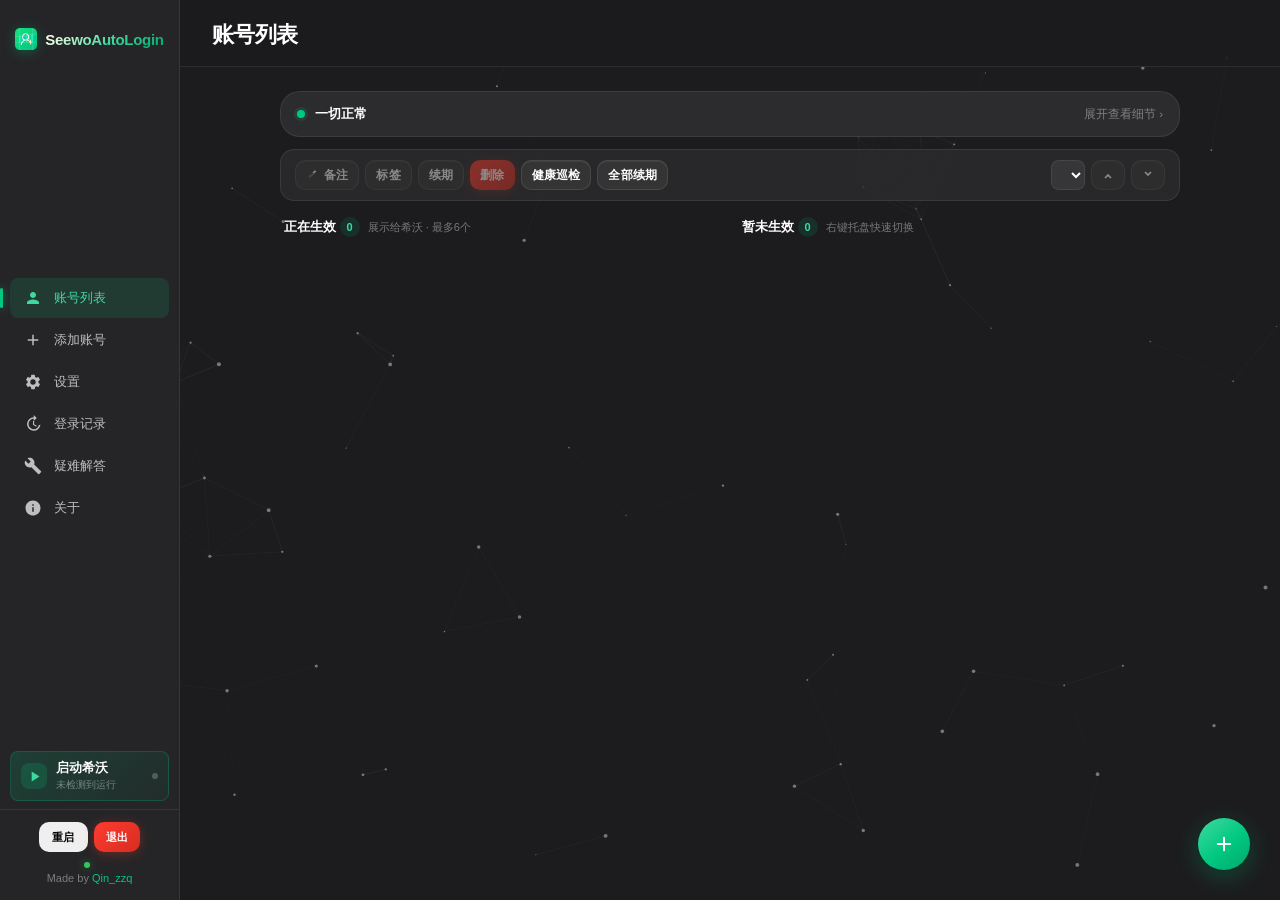
==== commit 59246418: "feat(update): 下载失败不再自动弹浏览器，改为手动下载按钮 + 任务栏闪烁 授课时弹出的浏览器窗口会直接盖住课件。更新链路的失败分支（无更新信息、 无直链、下载失败、便携包整理失败、安装包" ====
--- a/frontend/index.html
+++ b/frontend/index.html
@@ -415,6 +415,8 @@
           <button class="btn btn-secondary" id="openSiteBtn" data-i18n="about.openSiteBtn">项目主页</button>
             <button class="btn btn-primary" id="downloadUpdateBtn" style="display:none" onclick="openUpdatePage()" data-i18n="about.downloadUpdateBtn">下载新版本</button>
             <button class="btn btn-secondary" id="cancelDownloadBtn" style="display:none" data-i18n="about.cancelDownloadBtn">取消下载</button>
+            <!-- 下载源全都走不通时才出现：由用户自己决定什么时候打开浏览器 -->
+            <button class="btn btn-secondary" id="manualDownloadBtn" style="display:none" onclick="openManualDownload()" data-i18n="about.manualDownloadBtn">手动下载</button>
           </div>
           <div id="updateStatus" class="update-status"></div>
           <!-- 下载进度条：前台下载与后台静默下载共用同一条 -->
